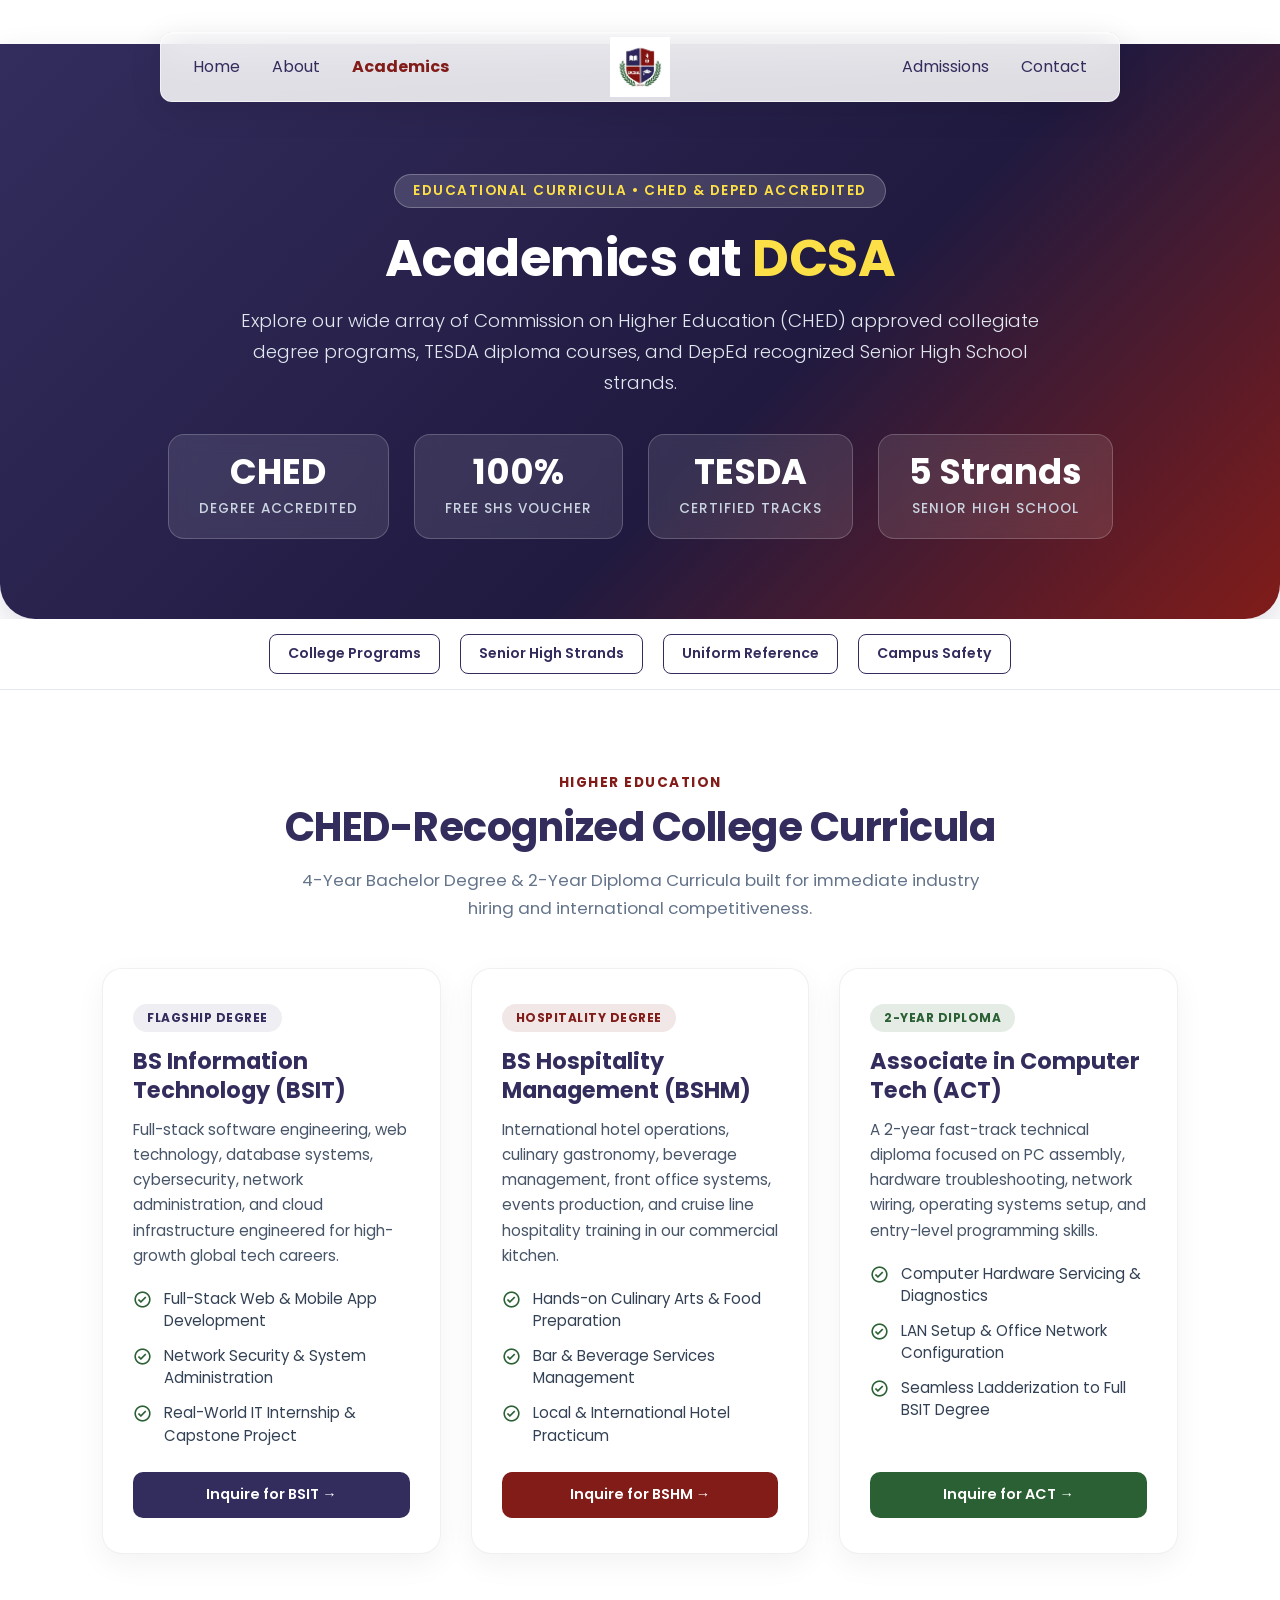
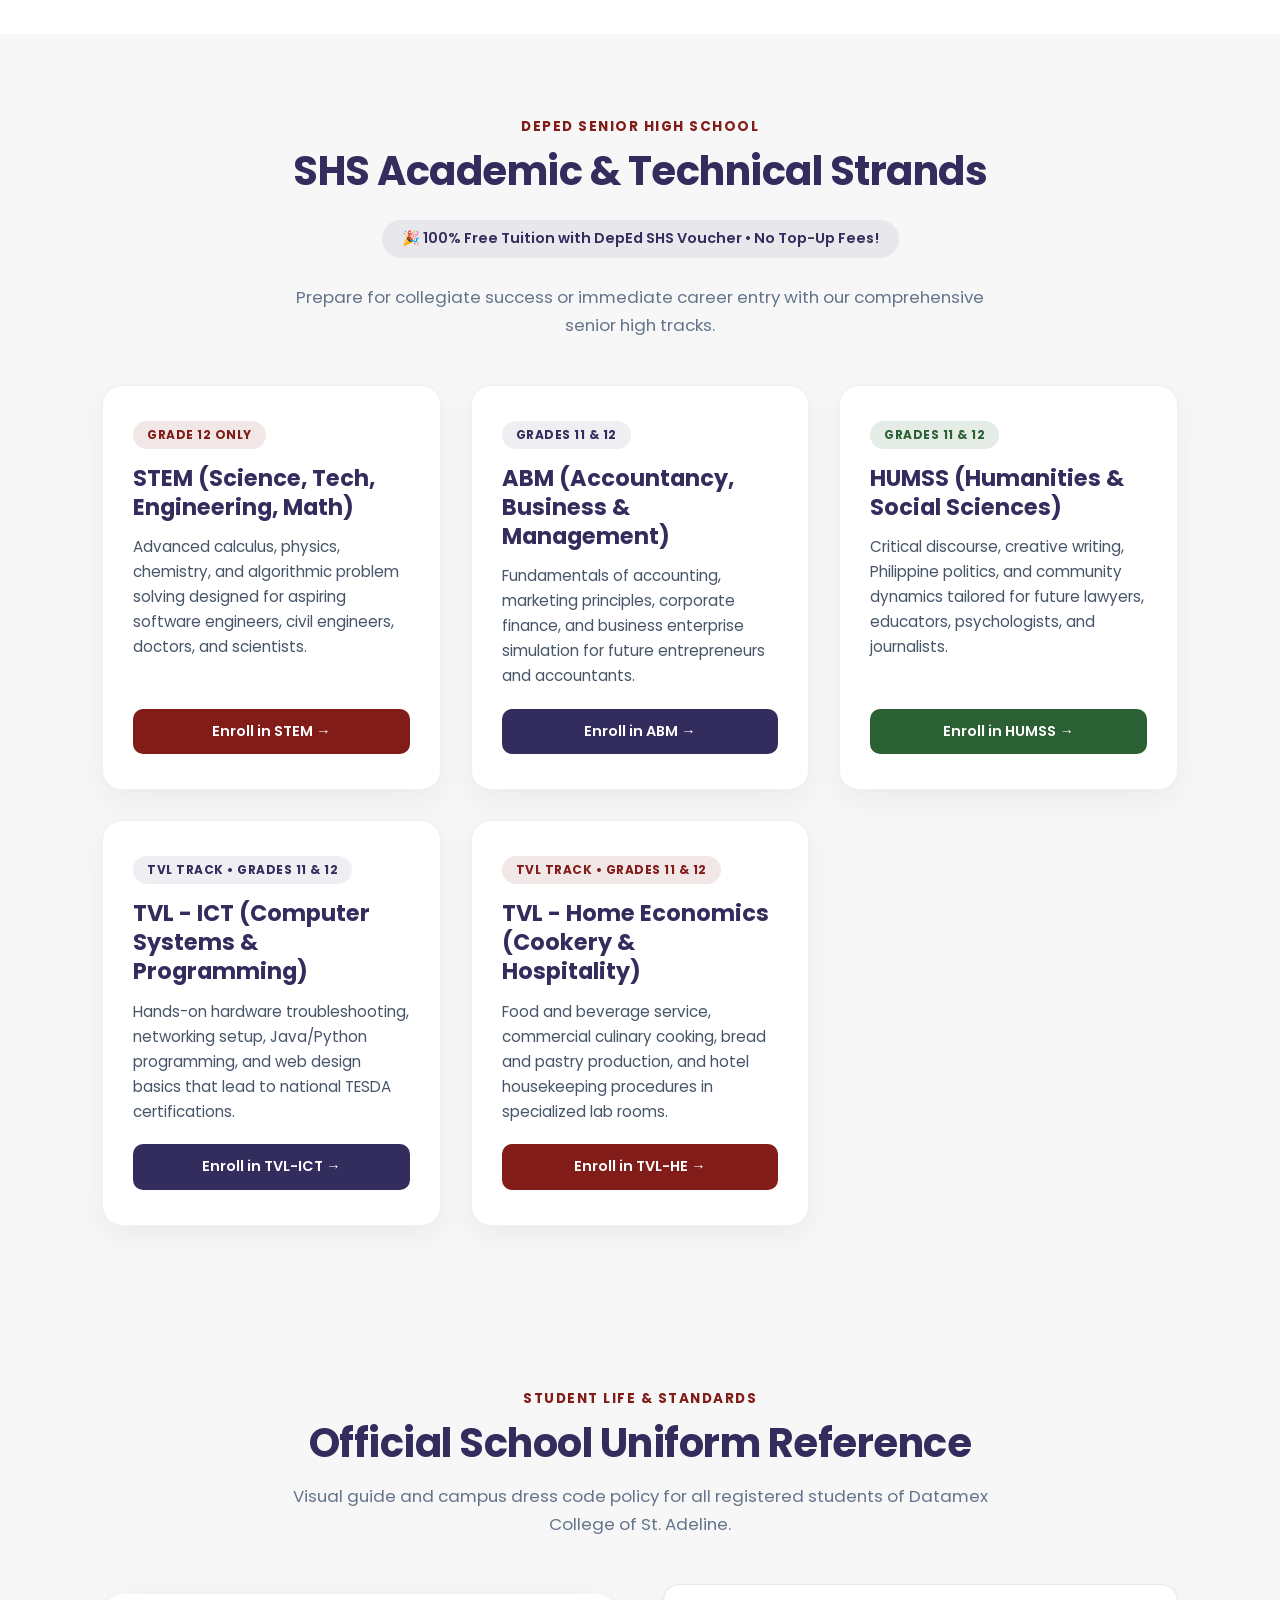
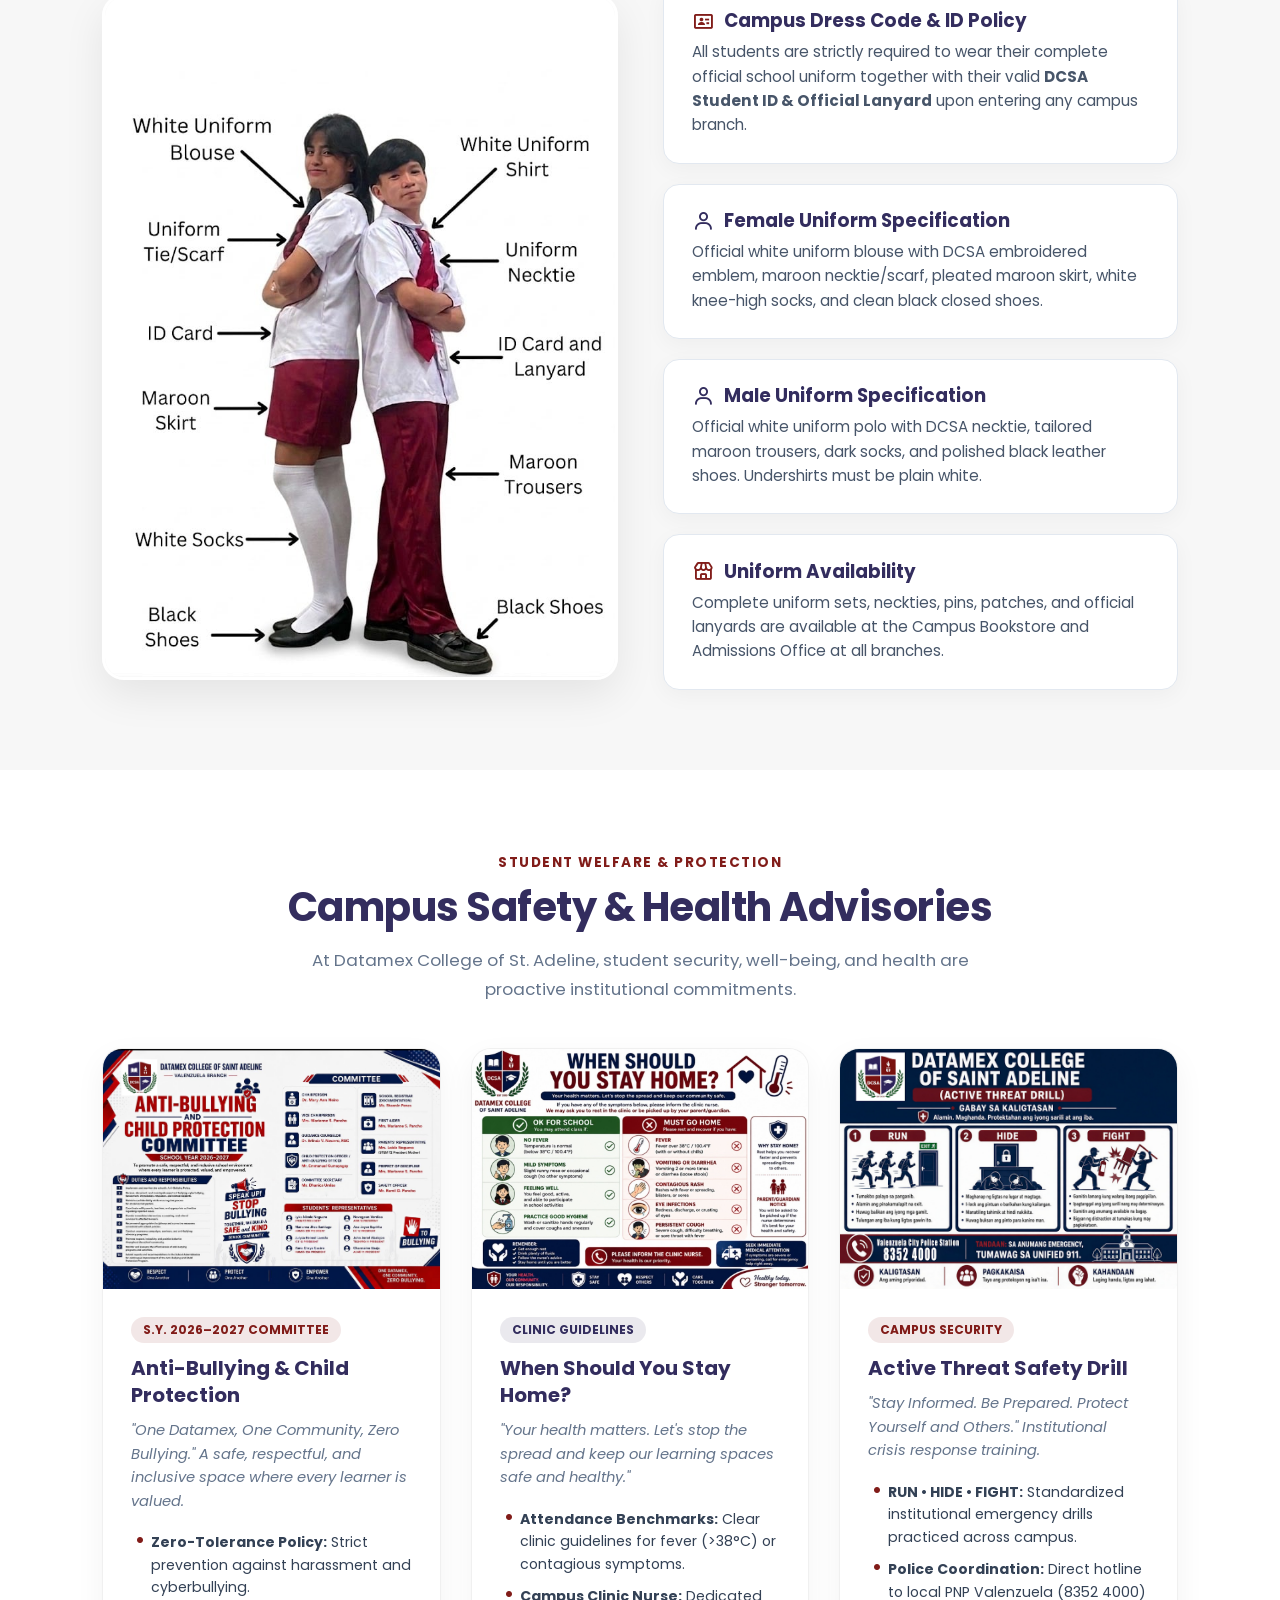
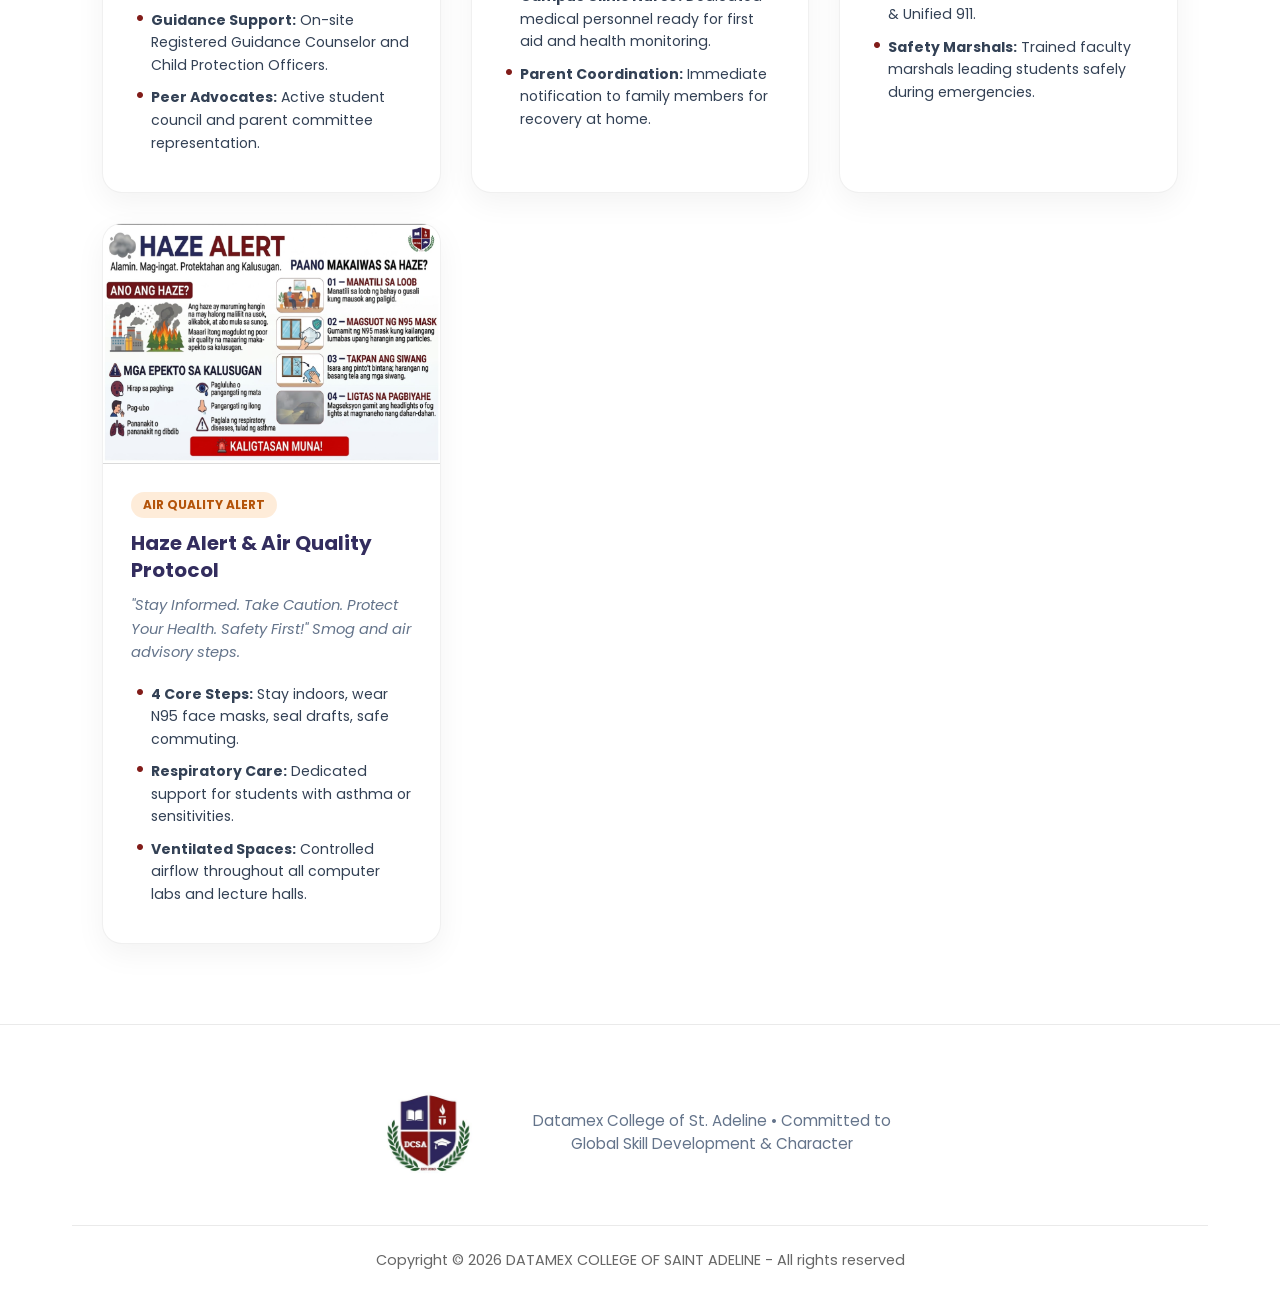
==== academics.html @ 02183060 "Upload school website files and assets" ====
<!DOCTYPE html>
<html lang="en">
<head>
    <meta charset="UTF-8">
    <meta name="viewport" content="width=device-width, initial-scale=1.0">
    <title>Academics & Programs | DATAMEX COLLEGE OF SAINT ADELINE</title>
    <link rel="stylesheet" href="https://fonts.googleapis.com/css2?family=Poppins:wght@300;400;500;600;700&display=swap">
    <link href="https://cdn.jsdelivr.net/npm/bootstrap@5.3.0/dist/css/bootstrap.min.css" rel="stylesheet">
    <link rel="shortcut icon" href="img/logo.PNG">
    <link rel="stylesheet" href="css/style.css">
    <link href='https://unpkg.com/boxicons@2.1.4/css/boxicons.min.css' rel='stylesheet'>
</head>
<body>
    <!-- Navigation Bar -->
    <nav class="navbar-custom" id="navbar">
        <div class="navbar-content">
            <div class="navbar-left d-none d-lg-flex">
                <ul class="navbar-links">
                    <li><a href="index.html">Home</a></li>
                    <li><a href="about.html">About</a></li>
                    <li><a href="academics.html" style="font-weight: 700; color: #811C19;">Academics</a></li>
                </ul>
            </div>
            <a class="navbar-brand" href="index.html">
                <img src="img/logo.PNG" alt="DATAMEX Logo">
            </a>
            <div class="navbar-right d-none d-lg-flex">
                <ul class="navbar-links">
                    <li><a href="admissions.html">Admissions</a></li>
                    <li><a href="contact.html">Contact</a></li>
                </ul>
            </div>
            <a href="#modalMenu" class="hamburger-btn d-lg-none" id="menuBtn" aria-label="Open Navigation Menu">
                <i class='bx bx-menu'></i>
            </a>
        </div>
    </nav>

    <!-- Modal Menu (Pure CSS :target) -->
    <div class="modal-menu" id="modalMenu">
        <a href="#" class="modal-overlay" id="modalOverlay" aria-label="Close Navigation Menu"></a>
        <div class="modal-menu-container">
            <div class="modal-header">
                <div class="modal-brand-wrap">
                    <img src="img/logo.PNG" alt="DATAMEX Logo">
                    <div class="modal-brand-text">
                        <span class="modal-brand-name">DATAMEX COLLEGE</span>
                        <span class="modal-brand-tag">Saint Adeline • DCSA</span>
                    </div>
                </div>
                <a href="#" class="close-btn" id="closeBtn" aria-label="Close Navigation Menu">✕</a>
            </div>
            <div class="modal-content">
                <ul class="modal-nav">
                    <li><a href="index.html"><i class='bx bx-home-alt'></i><span>Home</span></a></li>
                    <li><a href="about.html"><i class='bx bx-info-circle'></i><span>About DCSA</span></a></li>
                    <li><a href="academics.html" class="active"><i class='bx bx-book-open'></i><span>Academics</span></a></li>
                    <li><a href="admissions.html"><i class='bx bx-map-pin'></i><span>Admissions & Branches</span></a></li>
                    <li><a href="contact.html"><i class='bx bx-phone-call'></i><span>Contact Us</span></a></li>
                    <li><a href="index.html#campus-tour"><i class='bx bx-video'></i><span>Campus Video Tour</span></a></li>
                    <li><a href="index.html#events"><i class='bx bx-calendar-event'></i><span>Campus Events</span></a></li>
                    <li><a href="index.html#faq"><i class='bx bx-help-circle'></i><span>FAQ</span></a></li>
                </ul>
                <div class="modal-footer-cta">
                    <a href="admissions.html" class="modal-apply-btn">
                        <i class='bx bx-edit-alt'></i>
                        <span>Apply / Inquire Now</span>
                    </a>
                    <div class="modal-quick-info">
                        <span><i class='bx bx-phone'></i> (02) 8-DATAMEX</span>
                        <span><i class='bx bx-check-shield'></i> Accredited</span>
                    </div>
                </div>
            </div>
        </div>
    </div>

    <!-- Subpage Hero -->
    <header class="subpage-hero">
        <div class="subpage-hero-container">
            <span class="subpage-badge">Educational Curricula • CHED & DepEd Accredited</span>
            <h1 class="subpage-title">Academics at <span>DCSA</span></h1>
            <p class="subpage-subtitle">Explore our wide array of Commission on Higher Education (CHED) approved collegiate degree programs, TESDA diploma courses, and DepEd recognized Senior High School strands.</p>
            
            <div class="subpage-stats-row">
                <div class="subpage-stat-pill">
                    <span class="subpage-stat-num">CHED</span>
                    <span class="subpage-stat-lbl">Degree Accredited</span>
                </div>
                <div class="subpage-stat-pill">
                    <span class="subpage-stat-num">100%</span>
                    <span class="subpage-stat-lbl">Free SHS Voucher</span>
                </div>
                <div class="subpage-stat-pill">
                    <span class="subpage-stat-num">TESDA</span>
                    <span class="subpage-stat-lbl">Certified Tracks</span>
                </div>
                <div class="subpage-stat-pill">
                    <span class="subpage-stat-num">5 Strands</span>
                    <span class="subpage-stat-lbl">Senior High School</span>
                </div>
            </div>
        </div>
    </header>

    <!-- Quick Navigation Anchor Bar -->
    <div style="background: #ffffff; border-bottom: 1px solid #e2e8f0; padding: 15px 0; position: sticky; top: 80px; z-index: 90;">
        <div class="container text-center" style="max-width: 900px; display: flex; justify-content: center; gap: 20px; flex-wrap: wrap;">
            <a href="#college" class="branch-btn branch-btn-secondary" style="font-size: 0.88rem; padding: 8px 18px;">College Programs</a>
            <a href="#shs" class="branch-btn branch-btn-secondary" style="font-size: 0.88rem; padding: 8px 18px;">Senior High Strands</a>
            <a href="#uniform" class="branch-btn branch-btn-secondary" style="font-size: 0.88rem; padding: 8px 18px;">Uniform Reference</a>
            <a href="#safety" class="branch-btn branch-btn-secondary" style="font-size: 0.88rem; padding: 8px 18px;">Campus Safety</a>
        </div>
    </div>

    <!-- College Programs Section -->
    <section id="college" class="programs-section" style="background: #ffffff;">
        <div class="container" style="max-width: 1100px;">
            <div class="text-center">
                <span class="section-tag">Higher Education</span>
                <h2 class="section-main-title">CHED-Recognized College Curricula</h2>
                <p class="section-main-desc">4-Year Bachelor Degree & 2-Year Diploma Curricula built for immediate industry hiring and international competitiveness.</p>
            </div>

            <div class="programs-grid">
                <!-- BSIT -->
                <div class="program-card accent-blue">
                    <div>
                        <span class="program-badge">Flagship Degree</span>
                        <h3 class="program-title">BS Information Technology (BSIT)</h3>
                        <p class="program-desc">Full-stack software engineering, web technology, database systems, cybersecurity, network administration, and cloud infrastructure engineered for high-growth global tech careers.</p>
                        <ul class="req-list" style="margin-bottom: 25px;">
                            <li><i class='bx bx-check-circle'></i> Full-Stack Web & Mobile App Development</li>
                            <li><i class='bx bx-check-circle'></i> Network Security & System Administration</li>
                            <li><i class='bx bx-check-circle'></i> Real-World IT Internship & Capstone Project</li>
                        </ul>
                    </div>
                    <a href="admissions.html#branches" class="program-btn">Inquire for BSIT &rarr;</a>
                </div>

                <!-- BSHM -->
                <div class="program-card accent-red">
                    <div>
                        <span class="program-badge badge-red">Hospitality Degree</span>
                        <h3 class="program-title">BS Hospitality Management (BSHM)</h3>
                        <p class="program-desc">International hotel operations, culinary gastronomy, beverage management, front office systems, events production, and cruise line hospitality training in our commercial kitchen.</p>
                        <ul class="req-list" style="margin-bottom: 25px;">
                            <li><i class='bx bx-check-circle'></i> Hands-on Culinary Arts & Food Preparation</li>
                            <li><i class='bx bx-check-circle'></i> Bar & Beverage Services Management</li>
                            <li><i class='bx bx-check-circle'></i> Local & International Hotel Practicum</li>
                        </ul>
                    </div>
                    <a href="admissions.html#branches" class="program-btn" style="background: #811C19;">Inquire for BSHM &rarr;</a>
                </div>

                <!-- ACT -->
                <div class="program-card accent-green">
                    <div>
                        <span class="program-badge badge-green">2-Year Diploma</span>
                        <h3 class="program-title">Associate in Computer Tech (ACT)</h3>
                        <p class="program-desc">A 2-year fast-track technical diploma focused on PC assembly, hardware troubleshooting, network wiring, operating systems setup, and entry-level programming skills.</p>
                        <ul class="req-list" style="margin-bottom: 25px;">
                            <li><i class='bx bx-check-circle'></i> Computer Hardware Servicing & Diagnostics</li>
                            <li><i class='bx bx-check-circle'></i> LAN Setup & Office Network Configuration</li>
                            <li><i class='bx bx-check-circle'></i> Seamless Ladderization to Full BSIT Degree</li>
                        </ul>
                    </div>
                    <a href="admissions.html#branches" class="program-btn" style="background: #2A6033;">Inquire for ACT &rarr;</a>
                </div>
            </div>
        </div>
    </section>

    <!-- Senior High School Strands -->
    <section id="shs" class="programs-section" style="background: #F7F7F7;">
        <div class="container" style="max-width: 1100px;">
            <div class="text-center">
                <span class="section-tag">DepEd Senior High School</span>
                <h2 class="section-main-title">SHS Academic & Technical Strands</h2>
                <div style="display: inline-block; background: rgba(51, 45, 94, 0.08); color: #332D5E; padding: 8px 20px; border-radius: 50px; font-weight: 600; font-size: 0.9rem; margin: 10px 0 25px;">
                    🎉 100% Free Tuition with DepEd SHS Voucher • No Top-Up Fees!
                </div>
                <p class="section-main-desc">Prepare for collegiate success or immediate career entry with our comprehensive senior high tracks.</p>
            </div>

            <div class="programs-grid">
                <!-- STEM -->
                <div class="program-card accent-red">
                    <div>
                        <span class="program-badge badge-red">Grade 12 Only</span>
                        <h3 class="program-title">STEM (Science, Tech, Engineering, Math)</h3>
                        <p class="program-desc">Advanced calculus, physics, chemistry, and algorithmic problem solving designed for aspiring software engineers, civil engineers, doctors, and scientists.</p>
                    </div>
                    <a href="admissions.html#branches" class="program-btn" style="background: #811C19;">Enroll in STEM &rarr;</a>
                </div>

                <!-- ABM -->
                <div class="program-card accent-blue">
                    <div>
                        <span class="program-badge">Grades 11 & 12</span>
                        <h3 class="program-title">ABM (Accountancy, Business & Management)</h3>
                        <p class="program-desc">Fundamentals of accounting, marketing principles, corporate finance, and business enterprise simulation for future entrepreneurs and accountants.</p>
                    </div>
                    <a href="admissions.html#branches" class="program-btn">Enroll in ABM &rarr;</a>
                </div>

                <!-- HUMSS -->
                <div class="program-card accent-green">
                    <div>
                        <span class="program-badge badge-green">Grades 11 & 12</span>
                        <h3 class="program-title">HUMSS (Humanities & Social Sciences)</h3>
                        <p class="program-desc">Critical discourse, creative writing, Philippine politics, and community dynamics tailored for future lawyers, educators, psychologists, and journalists.</p>
                    </div>
                    <a href="admissions.html#branches" class="program-btn" style="background: #2A6033;">Enroll in HUMSS &rarr;</a>
                </div>

                <!-- TVL - ICT -->
                <div class="program-card accent-blue">
                    <div>
                        <span class="program-badge">TVL Track • Grades 11 & 12</span>
                        <h3 class="program-title">TVL - ICT (Computer Systems & Programming)</h3>
                        <p class="program-desc">Hands-on hardware troubleshooting, networking setup, Java/Python programming, and web design basics that lead to national TESDA certifications.</p>
                    </div>
                    <a href="admissions.html#branches" class="program-btn">Enroll in TVL-ICT &rarr;</a>
                </div>

                <!-- TVL - Home Economics -->
                <div class="program-card accent-red">
                    <div>
                        <span class="program-badge badge-red">TVL Track • Grades 11 & 12</span>
                        <h3 class="program-title">TVL - Home Economics (Cookery & Hospitality)</h3>
                        <p class="program-desc">Food and beverage service, commercial culinary cooking, bread and pastry production, and hotel housekeeping procedures in specialized lab rooms.</p>
                    </div>
                    <a href="admissions.html#branches" class="program-btn" style="background: #811C19;">Enroll in TVL-HE &rarr;</a>
                </div>
            </div>
        </div>
    </section>

    <!-- Uniform Reference -->
    <section class="uniform-section" id="uniform">
        <div class="container" style="max-width: 1100px;">
            <div class="text-center">
                <span class="section-tag">Student Life & Standards</span>
                <h2 class="section-main-title">Official School Uniform Reference</h2>
                <p class="section-main-desc">Visual guide and campus dress code policy for all registered students of Datamex College of St. Adeline.</p>
            </div>

            <div class="uniform-grid">
                <div class="uniform-photo-box">
                    <img src="img/6b670adb-aa3b-4b97-b667-b92e14508b4e.jpg" alt="Official DCSA Student Uniform Reference Guide">
                </div>

                <div class="uniform-policy-cards">
                    <div class="uniform-policy-card">
                        <h4 class="uniform-policy-title"><i class='bx bx-id-card' style="color: #811C19; font-size: 1.4rem;"></i> Campus Dress Code & ID Policy</h4>
                        <p class="uniform-policy-desc">All students are strictly required to wear their complete official school uniform together with their valid <strong>DCSA Student ID & Official Lanyard</strong> upon entering any campus branch.</p>
                    </div>

                    <div class="uniform-policy-card navy-border">
                        <h4 class="uniform-policy-title"><i class='bx bx-user' style="color: #332D5E; font-size: 1.4rem;"></i> Female Uniform Specification</h4>
                        <p class="uniform-policy-desc">Official white uniform blouse with DCSA embroidered emblem, maroon necktie/scarf, pleated maroon skirt, white knee-high socks, and clean black closed shoes.</p>
                    </div>

                    <div class="uniform-policy-card navy-border">
                        <h4 class="uniform-policy-title"><i class='bx bx-user' style="color: #332D5E; font-size: 1.4rem;"></i> Male Uniform Specification</h4>
                        <p class="uniform-policy-desc">Official white uniform polo with DCSA necktie, tailored maroon trousers, dark socks, and polished black leather shoes. Undershirts must be plain white.</p>
                    </div>

                    <div class="uniform-policy-card">
                        <h4 class="uniform-policy-title"><i class='bx bx-store' style="color: #811C19; font-size: 1.4rem;"></i> Uniform Availability</h4>
                        <p class="uniform-policy-desc">Complete uniform sets, neckties, pins, patches, and official lanyards are available at the Campus Bookstore and Admissions Office at all branches.</p>
                    </div>
                </div>
            </div>
        </div>
    </section>

    <!-- Campus Safety & Health Advisories -->
    <section class="safety-section" id="safety" style="background: #ffffff;">
        <div class="container" style="max-width: 1100px;">
            <div class="text-center">
                <span class="section-tag">Student Welfare & Protection</span>
                <h2 class="section-main-title">Campus Safety & Health Advisories</h2>
                <p class="section-main-desc">At Datamex College of St. Adeline, student security, well-being, and health are proactive institutional commitments.</p>
            </div>

            <div class="safety-grid">
                <!-- Anti-Bullying Card -->
                <div class="safety-card">
                    <div class="safety-img-box">
                        <img src="img/anti-bullying.png" alt="Anti-Bullying & Child Protection Committee">
                    </div>
                    <div class="safety-card-body">
                        <span class="safety-badge">S.Y. 2026–2027 Committee</span>
                        <h4 class="safety-title">Anti-Bullying & Child Protection</h4>
                        <p class="safety-desc">"One Datamex, One Community, Zero Bullying." A safe, respectful, and inclusive space where every learner is valued.</p>
                        <ul class="safety-list">
                            <li><strong>Zero-Tolerance Policy:</strong> Strict prevention against harassment and cyberbullying.</li>
                            <li><strong>Guidance Support:</strong> On-site Registered Guidance Counselor and Child Protection Officers.</li>
                            <li><strong>Peer Advocates:</strong> Active student council and parent committee representation.</li>
                        </ul>
                    </div>
                </div>

                <!-- Health & Stay Home Protocol -->
                <div class="safety-card">
                    <div class="safety-img-box">
                        <img src="img/stay-home-policy.jpg" alt="When Should You Stay Home - Health Protocol">
                    </div>
                    <div class="safety-card-body">
                        <span class="safety-badge navy-badge">Clinic Guidelines</span>
                        <h4 class="safety-title">When Should You Stay Home?</h4>
                        <p class="safety-desc">"Your health matters. Let's stop the spread and keep our learning spaces safe and healthy."</p>
                        <ul class="safety-list">
                            <li><strong>Attendance Benchmarks:</strong> Clear clinic guidelines for fever (&gt;38°C) or contagious symptoms.</li>
                            <li><strong>Campus Clinic Nurse:</strong> Dedicated medical personnel ready for first aid and health monitoring.</li>
                            <li><strong>Parent Coordination:</strong> Immediate notification to family members for recovery at home.</li>
                        </ul>
                    </div>
                </div>

                <!-- Active Threat Drill -->
                <div class="safety-card">
                    <div class="safety-img-box">
                        <img src="img/active-threat-drill.png" alt="Active Threat Drill Safety Guidelines">
                    </div>
                    <div class="safety-card-body">
                        <span class="safety-badge">Campus Security</span>
                        <h4 class="safety-title">Active Threat Safety Drill</h4>
                        <p class="safety-desc">"Stay Informed. Be Prepared. Protect Yourself and Others." Institutional crisis response training.</p>
                        <ul class="safety-list">
                            <li><strong>RUN • HIDE • FIGHT:</strong> Standardized institutional emergency drills practiced across campus.</li>
                            <li><strong>Police Coordination:</strong> Direct hotline to local PNP Valenzuela (8352 4000) & Unified 911.</li>
                            <li><strong>Safety Marshals:</strong> Trained faculty marshals leading students safely during emergencies.</li>
                        </ul>
                    </div>
                </div>

                <!-- Haze Alert -->
                <div class="safety-card">
                    <div class="safety-img-box">
                        <img src="img/haze-alert.png" alt="Haze Alert Health Advisory">
                    </div>
                    <div class="safety-card-body">
                        <span class="safety-badge gold-badge">Air Quality Alert</span>
                        <h4 class="safety-title">Haze Alert & Air Quality Protocol</h4>
                        <p class="safety-desc">"Stay Informed. Take Caution. Protect Your Health. Safety First!" Smog and air advisory steps.</p>
                        <ul class="safety-list">
                            <li><strong>4 Core Steps:</strong> Stay indoors, wear N95 face masks, seal drafts, safe commuting.</li>
                            <li><strong>Respiratory Care:</strong> Dedicated support for students with asthma or sensitivities.</li>
                            <li><strong>Ventilated Spaces:</strong> Controlled airflow throughout all computer labs and lecture halls.</li>
                        </ul>
                    </div>
                </div>
            </div>
        </div>
    </section>

    <!-- Footer -->
    <footer>
        <div class="footer-container">
            <div class="footer-brand-section">
                <div class="brand-content">
                    <img src="img/logo.PNG" alt="DATAMEX Logo" class="brand-logo">
                    <p style="color: #64748b; font-size: 0.95rem; margin-top: 15px; max-width: 400px; text-align: center;">Datamex College of St. Adeline • Committed to Global Skill Development & Character</p>
                </div>
            </div>
            
            <div class="footer-copyright">
                <p>Copyright © 2026 DATAMEX COLLEGE OF SAINT ADELINE - All rights reserved</p>
            </div>
        </div>
    </footer>
</body>
</html>
---- css/style.css ----
/* ==========================================================================
   DCSA Official Color Palette
   - Navy Purple:     #332D5E (RGB 51, 45, 94)
   - Dark Red:        #811C19 (RGB 129, 28, 25)
   - Laurel Green:    #2A6033 (RGB 42, 96, 51)
   - White:           #FFFFFF (RGB 255, 255, 255)
   - Light Background:#F7F7F7 (RGB 247, 247, 247)
   ========================================================================== */
:root {
    --dcsa-navy: #332D5E;
    --dcsa-red: #811C19;
    --dcsa-green: #2A6033;
    --dcsa-white: #FFFFFF;
    --dcsa-light-bg: #F7F7F7;
}

* {
    margin: 0;
    padding: 0;
    box-sizing: border-box;
    scroll-behavior: smooth;
}

html {
    scroll-behavior: smooth;
    scroll-padding-top: 80px;
}



@media (prefers-reduced-motion: no-preference) {
    html {
        scroll-behavior: smooth;
    }
}


@media (prefers-reduced-motion: reduce) {
    html {
        scroll-behavior: auto;
    }
}


:target {
    scroll-margin-top: 80px;
}


#home,
#about,
#vision,
#mission,
#contact {
    scroll-margin-top: 80px;
}

body {
    margin: 0;
    padding: 0;
    font-family: "Poppins", sans-serif;
    background: white;
    min-height: 100vh;
    scroll-behavior: smooth;
}


.navbar-custom {
    background-color: rgba(255, 255, 255, 0.85);
    backdrop-filter: blur(20px);
    -webkit-backdrop-filter: blur(20px);
    box-shadow:
        0 8px 32px rgba(0, 0, 0, 0.1),
        inset 0 1px 0 rgba(255, 255, 255, 0.4);
    border: 1px solid rgba(255, 255, 255, 0.6);
    padding: 0 2rem;
    border-radius: 12px;
    max-width: 960px;
    margin: 2rem auto;
    position: sticky;
    top: 1.2rem;
    height: 70px;
    display: flex;
    align-items: center;
    z-index: 100;
}

@media (max-width: 768px) {
    .navbar-custom {
        padding: 0 1rem;
        margin: 1rem;
        max-width: calc(100% - 2rem);
    }
}

.navbar-custom .navbar-links a {
    color: #332D5E;
}

.navbar-custom .hamburger-btn {
    border-color: #332D5E;
    color: #332D5E;
}

.navbar-custom .hamburger-btn:hover {
    background-color: #332D5E;
    color: white;
}

.navbar-content {
    display: flex;
    align-items: center;
    justify-content: space-between;
    position: relative;
    width: 100%;
}

.navbar-left {
    display: flex;
    align-items: center;
    gap: 1.5rem;
}

.navbar-right {
    display: flex;
    align-items: center;
    gap: 1.5rem;
}

.navbar-brand {
    position: absolute;
    left: 50%;
    transform: translateX(-50%);
    display: flex;
    align-items: center;
    justify-content: center;
    height: 40px;
}

.navbar-brand img,
.modal-logo img {
    height: 60px;
    width: auto;
    object-fit: contain;
    transition: filter 0.3s ease;
}

.navbar-links {
    display: flex;
    gap: 2rem;
    margin: 0;
    padding: 0;
    list-style: none;
}

.navbar-links a {
    color: #332D5E;
    text-decoration: none;
    font-size: 1rem;
    font-weight: 400;
    transition: opacity 0.3s;
}

.navbar-links a:hover {
    opacity: 0.6;
}

.hamburger-btn {
    position: absolute;
    right: 0;
    background: #ffffff;
    border: 1.5px solid rgba(129, 28, 25, 0.25);
    font-size: 1.4rem;
    color: #811C19;
    cursor: pointer;
    padding: 0;
    border-radius: 10px;
    width: 44px;
    height: 44px;
    display: none;
    align-items: center;
    justify-content: center;
    text-decoration: none;
    user-select: none;
    transition: all 0.25s ease;
    box-shadow: 0 2px 8px rgba(0, 0, 0, 0.06);
}

.hamburger-btn:hover,
.hamburger-btn:active {
    background-color: #811C19;
    border-color: #811C19;
    color: #FFFFFF;
    transform: scale(1.04);
}

@media (max-width: 991.98px) {
    .hamburger-btn {
        display: flex;
    }
}


.modal-menu {
    position: fixed;
    top: 0;
    left: 0;
    width: 100%;
    height: 100%;
    z-index: 99999;
    visibility: hidden;
    opacity: 0;
    pointer-events: none;
    display: flex;
    align-items: flex-start;
    justify-content: center;
    padding: 20px 12px;
    box-sizing: border-box;
    overflow-y: auto;
    -webkit-overflow-scrolling: touch;
    transition: opacity 0.25s ease, visibility 0.25s ease;
}

/* Pure CSS :target trigger */
.modal-menu:target {
    visibility: visible;
    opacity: 1;
    pointer-events: auto;
}

/* Semi-transparent Backdrop Overlay behind modal */
.modal-overlay {
    position: fixed;
    top: 0;
    left: 0;
    width: 100%;
    height: 100%;
    background-color: rgba(15, 23, 42, 0.65);
    backdrop-filter: blur(8px);
    -webkit-backdrop-filter: blur(8px);
    z-index: 1;
    display: block;
    cursor: pointer;
    text-decoration: none;
}

/* Modal Menu Main Card Container */
.modal-menu-container {
    position: relative;
    z-index: 10;
    width: 100%;
    max-width: 460px;
    background: #ffffff;
    border-radius: 20px;
    box-shadow: 0 25px 60px -15px rgba(0, 0, 0, 0.4), 0 0 0 1px rgba(0, 0, 0, 0.06);
    overflow: hidden;
    display: flex;
    flex-direction: column;
    margin: auto;
    max-height: calc(100vh - 32px);
    transform: translateY(-20px) scale(0.97);
    transition: transform 0.3s cubic-bezier(0.16, 1, 0.3, 1);
}

.modal-menu:target .modal-menu-container {
    transform: translateY(0) scale(1);
}

/* Header inside modal */
.modal-header {
    display: flex;
    align-items: center;
    justify-content: space-between;
    padding: 16px 20px;
    background: #ffffff;
    border-bottom: 1px solid #f1f5f9;
    position: sticky;
    top: 0;
    z-index: 5;
    margin: 0;
    height: auto;
    max-width: 100%;
    border-radius: 0;
}

.modal-brand-wrap {
    display: flex;
    align-items: center;
    gap: 12px;
    text-decoration: none;
}

.modal-brand-wrap img {
    height: 42px;
    width: auto;
    object-fit: contain;
}

.modal-brand-text {
    display: flex;
    flex-direction: column;
    text-align: left;
}

.modal-brand-name {
    font-size: 0.95rem;
    font-weight: 700;
    color: #811C19;
    letter-spacing: 0.3px;
    line-height: 1.2;
}

.modal-brand-tag {
    font-size: 0.72rem;
    color: #64748b;
    font-weight: 500;
}

.modal-logo {
    position: static;
    transform: none;
    display: flex;
    align-items: center;
    justify-content: flex-start;
    height: auto;
}

.modal-logo img {
    height: 42px;
    width: auto;
    object-fit: contain;
}

/* Close Button [✕] */
.close-btn {
    position: static;
    width: 38px;
    height: 38px;
    background: #f1f5f9;
    border: 1px solid #e2e8f0;
    color: #334155;
    font-size: 1.15rem;
    border-radius: 50%;
    cursor: pointer;
    display: flex;
    align-items: center;
    justify-content: center;
    text-decoration: none;
    user-select: none;
    transition: all 0.25s ease;
    flex-shrink: 0;
}

.close-btn:hover,
.close-btn:active {
    background-color: #811C19;
    border-color: #811C19;
    color: #ffffff;
    transform: rotate(90deg);
}

/* Content Area inside modal */
.modal-content {
    text-align: left;
    padding: 16px 18px 20px 18px;
    background-color: #ffffff;
    border-radius: 0;
    transform: none;
    opacity: 1;
    max-width: 100%;
    margin: 0;
    overflow-y: auto;
    -webkit-overflow-scrolling: touch;
    flex: 1 1 auto;
}

/* Navigation List */
.modal-nav {
    list-style: none;
    padding: 0;
    margin: 0 0 16px 0;
    display: flex;
    flex-direction: column;
    gap: 6px;
}

.modal-nav li {
    margin: 0;
    transform: none;
    opacity: 1;
}

.modal-nav a {
    display: flex;
    align-items: center;
    gap: 14px;
    padding: 12px 16px;
    border-radius: 12px;
    color: #1e293b;
    text-decoration: none;
    font-size: 1.05rem;
    font-weight: 500;
    transition: all 0.2s ease;
    background: transparent;
    -webkit-tap-highlight-color: transparent;
}

.modal-nav a i {
    font-size: 1.3rem;
    color: #64748b;
    width: 24px;
    display: flex;
    align-items: center;
    justify-content: center;
    transition: color 0.2s ease, transform 0.2s ease;
    flex-shrink: 0;
}

.modal-nav a:hover,
.modal-nav a:active {
    background: #f8fafc;
    color: #811C19;
    font-weight: 600;
    transform: translateX(4px);
}

.modal-nav a:hover i,
.modal-nav a:active i {
    color: #811C19;
    transform: scale(1.15);
}

/* Active Page Highlight */
.modal-nav a.active {
    background: #FEF2F2;
    color: #811C19;
    font-weight: 700;
    border: 1px solid rgba(129, 28, 25, 0.15);
}

.modal-nav a.active i {
    color: #811C19;
}

/* Quick Action CTA inside modal */
.modal-footer-cta {
    margin-top: 14px;
    padding-top: 14px;
    border-top: 1px solid #f1f5f9;
    display: flex;
    flex-direction: column;
    gap: 12px;
}

.modal-apply-btn {
    display: flex;
    align-items: center;
    justify-content: center;
    gap: 8px;
    background: #811C19;
    color: #ffffff !important;
    text-decoration: none;
    padding: 13px 20px;
    border-radius: 12px;
    font-size: 1rem;
    font-weight: 600;
    box-shadow: 0 4px 14px rgba(129, 28, 25, 0.3);
    transition: all 0.25s ease;
    -webkit-tap-highlight-color: transparent;
}

.modal-apply-btn:hover,
.modal-apply-btn:active {
    background: #631513;
    transform: translateY(-2px);
    box-shadow: 0 6px 18px rgba(129, 28, 25, 0.4);
    color: #ffffff !important;
}

.modal-quick-info {
    display: flex;
    align-items: center;
    justify-content: space-between;
    font-size: 0.78rem;
    color: #64748b;
    padding: 0 4px;
}

.modal-quick-info span {
    display: flex;
    align-items: center;
    gap: 5px;
}


.hero-section {
    position: relative;
    min-height: 100vh;
    display: flex;
    align-items: center;
    justify-content: center;
    background-image: url('../img/school.jpg');
    background-size: cover;
    background-position: center;
    background-repeat: no-repeat;
    margin-top: -135px;
    padding-top: 110px;
}

@media (max-width: 768px) {
    .hero-section {
        margin-top: -90px;
        padding-top: 90px;
    }
}

.hero-overlay {
    position: absolute;
    top: 0;
    left: 0;
    width: 100%;
    height: 100%;
    z-index: 1;
    background: rgba(255, 255, 255, 0.4);
}

.hero-content {
    position: relative;
    z-index: 2;
    color: #811C19;
}

.hero-title {
    font-size: 4.5rem;
    font-weight: 300;

}

@media (max-width: 768px) {
    .hero-title {
        font-size: clamp(1.85rem, 6vw, 2.5rem);
        line-height: 1.25;
    }
}

.hero-subtitle {
    font-size: 1.5rem;
    font-weight: 400;
}

@media (max-width: 768px) {
    .hero-subtitle {
        font-size: clamp(0.95rem, 3.5vw, 1.2rem);
    }
}




.btn-hero-primary {
    background-color: transparent;
    color: #811C19;
    padding: 1rem 1.5rem;
    font-size: 1.1rem;
    font-weight: 500;
    border: 2px solid #811C19;
    border-radius: 50px;
    transition: all 0.3s ease;
    text-decoration: none;
    display: inline-flex;
    align-items: center;
    justify-content: center;
    gap: 8px;
    position: relative;
    overflow: hidden;
    min-width: 180px;
}

.btn-hero-primary .btn-arrow {
    display: inline-block;
    opacity: 0;
    transform: translateX(-10px);
    transition: all 0.3s ease;
    font-size: 1.3rem;
    color: #000000;
    position: absolute;
    right: 0.9rem;
}

.btn-hero-primary:hover {
    background-color: transparent;
    color: #811C19;
    border: 2px solid #811C19;
}

.btn-hero-primary:hover .btn-arrow {
    opacity: 1;
    transform: translateX(0);
    color: #811C19;
}

.btn-hero-secondary {
    background-color: transparent;
    color: white;
    padding: 1rem 2.5rem;
    font-size: 1.1rem;
    font-weight: 500;
    border: 2px solid #811C19;
    border-radius: 50px;
    transition: all 0.3s ease;
    text-decoration: none;
    display: inline-block;
}

.btn-hero-secondary:hover {
    background-color: transparent;
    color: #811C19;
    ;
    transform: translateY(-3px);
    border: 2px solid #811C19;
}

@keyframes fadeInUp {
    from {
        opacity: 0;
        transform: translateY(30px);
    }

    to {
        opacity: 1;
        transform: translateY(0);
    }
}

.hero-bottom-logo {
    position: absolute;
    bottom: 5%;
    right: 2%;
    z-index: 1;
    width: 28vw;
    max-width: 400px;
    min-width: 200px;
    height: auto;
    opacity: 0.85;
    pointer-events: none;
}

@media (max-width: 1024px) {
    .hero-bottom-logo {
        width: 25vw;
        max-width: 300px;
        min-width: 150px;
        bottom: 4%;
    }
}

@media (max-width: 768px) {
    .hero-bottom-logo {
        width: 28vw;
        max-width: 200px;
        min-width: 100px;
        bottom: 3%;
        right: 3%;
        opacity: 0.25;
        pointer-events: none;
    }
}

@media (max-width: 480px) {
    .hero-bottom-logo {
        width: 32vw;
        max-width: 140px;
        min-width: 90px;
        bottom: 2%;
        right: 2%;
        opacity: 0.2;
        pointer-events: none;
    }
}



.horizontal-scroll-wrapper {
    position: relative;
    width: 100%;
    height: auto;
}

.horizontal-scroll-container {
    position: relative;
    top: 0;
    height: auto;
    overflow: visible;
    width: 100%;
}

.horizontal-scroll-content {
    display: flex;
    flex-direction: column;
    height: auto;
    width: 100%;
    will-change: auto;
    transform: none !important;
}


.about-section,
.vision-section,
.mission-section {
    width: 100%;
    min-height: auto;
    flex-shrink: 0;
    display: flex;
    align-items: center;
    justify-content: center;
    background: white;
    overflow: visible;
    padding: 70px 20px;
}

.about-section {
    background: white;
}

.about-content {
    max-width: 900px;
    padding: 2rem;
    width: 100%;
    display: flex;
    flex-direction: column;
    align-items: center;
    justify-content: center;
    text-align: center;
    min-height: auto;
}

.about-title {
    font-size: 3.5rem;
    font-weight: 300;
    color: #332D5E;
    margin-bottom: 2rem;
}

.about-text {
    font-size: 1.8rem;
    line-height: 2.2;
    max-width: 800px;
    margin: 0 auto;
    color: #332D5E;
}

.text-word {
    display: inline;
    color: inherit;
}


.vision-section {
    background: white;
    display: flex;
    align-items: center;
    justify-content: center;
}

.vision-content {
    width: 100%;
    max-width: 1400px;
    display: flex;
    align-items: center;
    justify-content: center;
    gap: 4rem;
    padding: 2rem;
    margin: 0 auto;
    min-height: auto;
}

.vision-image {
    flex: 0 0 45%;
    display: flex;
    align-items: center;
    justify-content: center;
}

.vision-image img {
    width: 100%;
    height: auto;
    max-height: 45vh;
    object-fit: contain;
    border-radius: 12px;
}

.vision-text {
    flex: 1;
}

.vision-text h3 {
    font-size: 3.5rem;
    font-weight: 300;
    color: #332D5E;
    margin-bottom: 2.5rem;
}

.vision-text p {
    font-size: 1.6rem;
    line-height: 1.8;
    color: #332D5E;
}


.mission-section {
    background: white;
    display: flex;
    align-items: center;
    justify-content: center;
}

.mission-content {
    width: 100%;
    max-width: 1400px;
    display: flex;
    align-items: center;
    justify-content: center;
    gap: 4rem;
    padding: 2rem;
    margin: 0 auto;
    min-height: auto;
}

.mission-image {
    flex: 0 0 45%;
    display: flex;
    align-items: center;
    justify-content: center;
}

.mission-image img {
    width: 100%;
    height: auto;
    max-height: 45vh;
    object-fit: contain;
    border-radius: 12px;
}

.mission-text {
    flex: 1;
}

.mission-text h3 {
    font-size: 3.5rem;
    font-weight: 300;
    color: #332D5E;
    margin-bottom: 2.5rem;
}

.mission-text p {
    font-size: 1.6rem;
    line-height: 1.8;
    color: #332D5E;
}


@media (max-width: 1024px) {

    .vision-content,
    .mission-content {
        gap: 3rem;
        padding: 2rem;
    }

    .vision-text h3,
    .mission-text h3 {
        font-size: 3rem;
    }

    .vision-text p,
    .mission-text p {
        font-size: 1.4rem;
    }

    .about-title {
        font-size: 3rem;
    }

    .about-text {
        font-size: 1.6rem;
    }
}


@media (max-width: 768px) {

    .vision-content,
    .mission-content {
        flex-direction: column;
        gap: 2rem;
        padding: 1.5rem;
        text-align: center;
        min-height: 100vh;
        display: flex;
        justify-content: center;
        align-items: center;
        width: 100%;
        max-width: 95%;
        margin: 0 auto;
    }

    .vision-image,
    .mission-image {
        width: 100%;
        max-width: 400px;
        flex: none;
        display: flex;
        justify-content: center;
        align-items: center;
        padding: 0.5rem 0;
    }

    .vision-image img,
    .mission-image img {
        max-height: 40vh;
        width: auto;
        max-width: 100%;
        display: block;
    }

    .vision-text,
    .mission-text {
        text-align: center;
        display: flex;
        flex-direction: column;
        align-items: center;
        justify-content: center;
        width: 100%;
        flex: none;
        padding: 1rem 0;
    }

    .vision-text h3,
    .mission-text h3 {
        font-size: 2.2rem;
        text-align: center;
        margin-bottom: 1.5rem;
        width: 100%;
        padding: 0 1rem;
    }

    .vision-text p,
    .mission-text p {
        font-size: 1.4rem;
        text-align: center;
        width: 100%;
        line-height: 1.9;
        padding: 0 1rem;
        max-width: 600px;
        margin: 0 auto;
    }

    .about-content {
        padding: 0 1.5rem;
        min-height: 100vh;
        display: flex;
        flex-direction: column;
        justify-content: center;
        align-items: center;
    }

    .about-title {
        font-size: 2.5rem;
        margin-bottom: 2rem;
        padding: 0 1rem;
    }

    .about-text {
        font-size: 1.7rem;
        line-height: 1.9;
        padding: 0 1rem;
    }


    .about-section,
    .vision-section,
    .mission-section {
        align-items: center;
        justify-content: center;
        padding: 0 !important;
        margin: 0 !important;
    }
}


@media (max-width: 480px) {

    .vision-content,
    .mission-content {
        margin-top: 50px;
        padding: 1rem;
        gap: 1.5rem;
        width: 100%;
        max-width: 100%;
    }

    .vision-text h3,
    .mission-text h3 {
        font-size: 2rem;
        margin-bottom: 1rem;
        padding: 0 0.5rem;

    }

    .vision-text p,
    .mission-text p {
        font-size: 1.4rem;
        line-height: 1.9;
        padding: 0 0.5rem;
    }

    .vision-image img,
    .mission-image img {
        max-height: 35vh;
    }

    .about-title {
        font-size: 2.2rem;
        padding: 0 0.5rem;
    }

    .about-text {
        font-size: 1.5rem;
        padding: 0 0.5rem;
    }
}


@media screen and (min-width: 360px) and (max-width: 400px) {

    .vision-content,
    .mission-content {
        padding: 0.8rem;
        gap: 1rem;
    }

    .vision-text h3,
    .mission-text h3 {
        font-size: 1.8rem;
        margin-bottom: 0.8rem;
        padding: 0 0.3rem;
    }

    .vision-text p,
    .mission-text p {
        font-size: 1.4rem;
        line-height: 1.9;
        padding: 0 0.3rem;
    }

    .vision-image img,
    .mission-image img {
        max-height: 30vh;
        max-width: 95%;
    }

    .about-title {
        font-size: 1.9rem;
        padding: 0 0.3rem;
    }

    .about-text {
        font-size: 1.4rem;
        padding: 0 0.3rem;
        line-height: 1.9;
    }
}


@media (max-width: 320px) {

    .vision-content,
    .mission-content {
        padding: 0.5rem;
        gap: 0.8rem;
    }

    .vision-text h3,
    .mission-text h3 {
        font-size: 1.6rem;
        margin-bottom: 0.6rem;
        padding: 0 0.2rem;
    }

    .vision-text p,
    .mission-text p {
        font-size: 1.1rem;
        line-height: 1.5;
        padding: 0 0.2rem;
    }

    .vision-image img,
    .mission-image img {
        max-height: 25vh;
    }

    .about-title {
        font-size: 1.7rem;
        padding: 0 0.2rem;
    }

    .about-text {
        font-size: 1.2rem;
        padding: 0 0.2rem;
    }
}


.horizontal-scroll-content>* {
    box-sizing: border-box;
    position: relative;
}


@supports (-webkit-touch-callout: none) {

    .about-section,
    .vision-section,
    .mission-section {
        height: -webkit-fill-available;
        min-height: -webkit-fill-available;
    }
}



.horizontal-scroll-wrapper {
    margin: 0;
    padding: 0;
}


.horizontal-scroll-container {
    position: -webkit-sticky;
    position: sticky;
}

.vision-paragraph,
.mission-paragraph {
    font-size: 1.6rem;
    line-height: 1.8;
    color: #332D5E;
    text-align: left;
}


@media (max-width: 768px) {

    .vision-paragraph,
    .mission-paragraph {
        text-align: center;
        font-size: 1.2rem;
        line-height: 1.6;
    }
}


.vision-paragraph .text-word,
.mission-paragraph .text-word {
    display: inline;
    color: #332D5E;
}


@media (min-width: 1024px) {

    .vision-paragraph,
    .mission-paragraph {
        font-size: 1.6rem;
        line-height: 1.8;
        text-align: left;
    }
}




.beard-carousel-section {
    background-color: white;
    color: #fff;
    padding: 80px 0 100px 0;
    min-height: auto;
    display: flex;
    align-items: center;
}

.beard-carousel-section .container {
    max-width: 90%;
    padding: 0 40px;
}

.carousel-header {
    margin-bottom: 60px;
}

.carousel-title {
    font-size: 3rem;
    font-weight: 300;
    color: #fff;
    margin-bottom: 1rem;
    letter-spacing: 2px;
}

.carousel-subtitle {
    font-size: 1.2rem;
    font-weight: 300;
    color: #999;
}


/* ==========================================================================
   Pure CSS Carousel (Radio-driven Slider)
   ========================================================================== */
.carousel-radio-input {
    position: absolute;
    opacity: 0;
    pointer-events: none;
    width: 0;
    height: 0;
    margin: 0;
    clip: rect(0, 0, 0, 0);
}

.pure-carousel-wrapper {
    position: relative;
    max-width: 2000px;
    margin: 0 auto;
}

.pure-carousel-track {
    position: relative;
    width: 100%;
    height: 800px;
    border-radius: 8px;
    overflow: hidden;
    background-color: #0b0c10;
}

.pure-carousel-slide {
    position: absolute;
    top: 0;
    left: 0;
    width: 100%;
    height: 100%;
    opacity: 0;
    visibility: hidden;
    pointer-events: none;
    transition: opacity 0.5s ease-in-out, transform 0.5s ease-in-out;
    transform: scale(0.98);
    z-index: 1;
}

/* Checked Slide Display */
#event-slide-radio-1:checked ~ .pure-carousel-track .slide-1,
#event-slide-radio-2:checked ~ .pure-carousel-track .slide-2,
#event-slide-radio-3:checked ~ .pure-carousel-track .slide-3,
#event-slide-radio-4:checked ~ .pure-carousel-track .slide-4,
#event-slide-radio-5:checked ~ .pure-carousel-track .slide-5 {
    opacity: 1;
    visibility: visible;
    pointer-events: auto;
    transform: scale(1);
    z-index: 2;
}

.carousel-content {
    position: relative;
    padding: 0;
    width: 100%;
    height: 100%;
}

.carousel-number {
    position: absolute;
    top: 40px;
    right: 40px;
    font-size: 3rem;
    font-weight: 300;
    color: #fff;
    z-index: 10;
}

.number-separator {
    margin: 0 8px;
    color: #666;
}

.total-number {
    color: #666;
    font-size: 2rem;
}

.carousel-image-wrapper {
    position: relative;
    width: 100%;
    height: 100%;
    overflow: hidden;
    border-radius: 8px;
}

.carousel-image {
    width: 100%;
    height: 100%;
    display: block;
    object-fit: cover;
    filter: brightness(0.75);
}

.carousel-text {
    position: absolute;
    bottom: 50px;
    left: 50px;
    z-index: 5;
    max-width: 400px;
    opacity: 1;
    transition: opacity 0.4s ease;
}

.beard-description {
    font-size: 1.50rem;
    line-height: 1.6;
    color: #e0e0e0;
    margin-bottom: 20px;
    font-weight: 300;
}

.beard-name {
    font-size: 4rem;
    font-weight: 300;
    letter-spacing: 12px;
    color: #fff;
    margin: 0;
    line-height: 1;
}

.custom-carousel-btn {
    background-color: rgba(255, 255, 255, 0.2);
    border: 1px solid rgba(255, 255, 255, 0.4);
    width: 50px;
    height: 50px;
    border-radius: 50%;
    display: flex;
    align-items: center;
    justify-content: center;
    opacity: 1;
    transition: all 0.3s ease;
    backdrop-filter: blur(10px);
    -webkit-backdrop-filter: blur(10px);
    position: absolute;
    top: 50%;
    transform: translateY(-50%);
    z-index: 15;
    text-decoration: none;
    user-select: none;
    -webkit-user-select: none;
    cursor: pointer;
}

.carousel-control-prev {
    left: auto;
    right: 100px;
}

.carousel-control-next {
    right: 30px;
}

.custom-carousel-btn:hover {
    background-color: rgba(255, 255, 255, 0.9);
    border-color: rgba(255, 255, 255, 0.9);
    transform: translateY(-50%) scale(1.05);
}

.custom-carousel-btn i {
    font-size: 1.5rem;
    color: #fff;
    transition: color 0.3s ease;
    pointer-events: none;
}

.custom-carousel-btn:hover i {
    color: #332D5E;
}

.carousel-indicators-pure {
    display: flex;
    justify-content: center;
    align-items: center;
    gap: 12px;
    margin-top: 30px;
}

.indicator-dot {
    width: 12px;
    height: 12px;
    border-radius: 50%;
    background-color: #ccc;
    display: inline-block;
    transition: all 0.3s ease;
    cursor: pointer;
    user-select: none;
    -webkit-user-select: none;
}

.indicator-dot:hover {
    background-color: #332D5E;
    transform: scale(1.3);
}

#event-slide-radio-1:checked ~ .carousel-indicators-pure .dot-1,
#event-slide-radio-2:checked ~ .carousel-indicators-pure .dot-2,
#event-slide-radio-3:checked ~ .carousel-indicators-pure .dot-3,
#event-slide-radio-4:checked ~ .carousel-indicators-pure .dot-4,
#event-slide-radio-5:checked ~ .carousel-indicators-pure .dot-5 {
    background-color: #332D5E;
    width: 32px;
    border-radius: 10px;
}


@media (max-width: 1440px) {
    .beard-carousel-section {
        padding: 100px 0 100px 0;
    }

    .pure-carousel-track {
        height: 600px;
    }

    .carousel-content {
        min-height: 600px;
    }

    .carousel-image-wrapper {
        height: 600px;
    }
}

@media (max-width: 1280px) {
    .beard-carousel-section {
        padding: 110px 0 50px 0;
    }

    .pure-carousel-track {
        height: 600px;
    }

    .carousel-content {
        min-height: 600px;
    }

    .carousel-image-wrapper {
        height: 600px;
    }
}



@media (max-width: 1024px) {
    .carousel-content {
        min-height: 600px;
    }

    .carousel-image-wrapper {
        height: 600px;
    }

    .carousel-number {
        font-size: 2.5rem;
        right: 30px;
        top: 30px;
    }

    .carousel-text {
        bottom: 40px;
        left: 40px;
    }

    .beard-name {
        font-size: 3rem;
        letter-spacing: 8px;
    }

    .carousel-title {
        font-size: 2.5rem;
    }

    .carousel-control-prev {
        right: 80px;
    }
}


@media (max-width: 768px) {
    .beard-carousel-section {
        padding: 100px 0 60px 0;
    }

    .pure-carousel-track {
        height: 550px;
    }

    .carousel-content {
        min-height: 550px;
    }

    .carousel-image-wrapper {
        height: 550px;
    }

    .carousel-text {
        bottom: 30px;
        left: 30px;
        max-width: 300px;
    }

    .carousel-number {
        font-size: 2rem;
        top: 20px;
        right: 20px;
    }

    .total-number {
        font-size: 1.5rem;
    }

    .beard-name {
        font-size: 2.5rem;
        letter-spacing: 6px;
    }

    .beard-description {
        font-size: 0.9rem;
        margin-bottom: 15px;
    }

    .carousel-title {
        font-size: 2rem;
    }

    .carousel-subtitle {
        font-size: 1rem;
    }

    .carousel-control-prev {
        right: 70px;
    }

    .carousel-control-next {
        right: 20px;
    }

    .custom-carousel-btn {
        width: 45px;
        height: 45px;
    }

    .custom-carousel-btn i {
        font-size: 1.3rem;
    }
}

@media (max-width: 480px) {
    .beard-carousel-section {
        padding: 80px 0 10px 0;
    }

    .carousel-header {
        margin-bottom: 40px;
    }

    .pure-carousel-track {
        height: 450px;
    }

    .carousel-content {
        min-height: 450px;
        min-width: 100%;
        width: 100%;
        max-width: 100%;
        margin-left: auto;
        margin-right: auto;
        padding-left: 0;
        padding-right: 0;
    }

    .carousel-image-wrapper {
        min-height: 450px;
        min-width: 100%;
        width: 100%;
        max-width: 100%;
        padding-left: 0;
        padding-right: 0;
        margin-left: 0;
        margin-right: 0;
    }

    .carousel-text {
        bottom: 20px;
        left: 20px;
        max-width: 250px;
    }

    .beard-name {
        font-size: 2rem;
        letter-spacing: 4px;
    }

    .beard-description {
        font-size: 0.85rem;
        margin-bottom: 12px;
    }

    .carousel-number {
        font-size: 1.5rem;
        top: 15px;
        right: 15px;
    }

    .total-number {
        font-size: 1.2rem;
    }

    .carousel-control-prev {
        right: 60px;
    }

    .carousel-control-next {
        right: 15px;
    }

    .custom-carousel-btn {
        width: 40px;
        height: 40px;
    }

    .custom-carousel-btn i {
        font-size: 1.2rem;
    }
}

@media screen and (min-width: 360px) and (max-width: 400px) {
    .beard-carousel-section {
        padding: 70px 0 40px 0;
        display: flex;
        flex-direction: column;
        align-items: center;
    }

    .carousel-header {
        margin-bottom: 20px;
    }

    .pure-carousel-track {
        height: 420px;
    }

    .carousel-content {
        min-height: 420px;
        min-width: 100%;
        width: 100%;
        max-width: 100%;
        margin-left: 0;
        margin-right: 0;
        padding-left: 0;
        padding-right: 0;
    }

    .carousel-image-wrapper {
        min-height: 420px;
        min-width: 100%;
        width: 100%;
        max-width: 100%;
        padding-left: 0;
        padding-right: 0;
        object-fit: cover;
    }

    .carousel-text {
        bottom: 8px;
        left: 8px;
        max-width: 240px;
    }

    .beard-name {
        font-size: 2rem;
        letter-spacing: 1.5px;
    }

    .beard-description {
        font-size: .95rem;
        margin-bottom: 5px;
    }

    .carousel-number {
        font-size: 1rem;
        top: 6px;
        right: 6px;
    }

    .total-number {
        font-size: 1rem;
    }

    .carousel-control-prev {
        right: 55px;
    }

    .carousel-control-next {
        right: 10px;
    }

    .custom-carousel-btn {
        width: 40px;
        height: 40px;
    }

    .custom-carousel-btn i {
        font-size: 1rem;
    }
}





.faq-section {
    background: white;
    padding: 120px 0;
    position: relative;
}

.faq-section .container {
    max-width: 900px;
    padding: 0 40px;
}


.faq-header {
    text-align: center;
    margin-bottom: 60px;
}

.faq-title {
    font-size: 3.5rem;
    font-weight: 300;
    color: #332D5E;
    margin-bottom: 1rem;
    letter-spacing: 1px;
}

.faq-subtitle {
    font-size: 1.2rem;
    color: #666;
    font-weight: 400;
}


.faq-accordion {
    display: flex;
    flex-direction: column;
    gap: 20px;
}

.faq-item {
    background: white;
    border-radius: 12px;
    overflow: hidden;
    box-shadow: 0 2px 10px rgba(0, 0, 0, 0.05);
}



details.faq-item summary::-webkit-details-marker,
details.faq-item summary::marker {
    display: none;
    content: "";
}

details.faq-item summary.faq-question {
    list-style: none;
    outline: none;
    user-select: none;
}

.faq-question {
    width: 100%;
    background: white;
    border: none;
    padding: 25px 30px;
    display: flex;
    align-items: center;
    gap: 20px;
    cursor: pointer;
    transition: all 0.3s ease;
    text-align: left;
}

.faq-question:hover {
    background: #f8f9fa;
}

.faq-number {
    font-size: 1.5rem;
    font-weight: 600;
    color: #811C19;
    min-width: 50px;
}

.faq-question-text {
    flex: 1;
    font-size: 1.3rem;
    font-weight: 500;
    color: #332D5E;
}

.faq-icon {
    font-size: 1.8rem;
    color: #811C19;
    transition: transform 0.3s ease;
    min-width: 30px;
}

details.faq-item[open] .faq-icon,
.faq-item.active .faq-icon {
    transform: rotate(180deg);
}


.faq-answer {
    max-height: 0;
    overflow: hidden;
    background: white;
    opacity: 0;
    transform: translateY(-10px);
}

details.faq-item[open] .faq-answer,
.faq-item.active .faq-answer {
    max-height: 500px;
    padding: 0 30px 30px 100px;
    opacity: 1;
    transform: translateY(0);
}

.faq-answer p {
    font-size: 1.1rem;
    line-height: 1.8;
    color: #666;
    margin: 0;
}


@media (max-width: 1024px) {
    .faq-section {
        padding: 100px 0;
    }

    .faq-title {
        font-size: 3rem;
    }

    .faq-subtitle {
        font-size: 1.1rem;
    }

    .faq-question-text {
        font-size: 1.2rem;
    }

    .faq-answer p {
        font-size: 1rem;
    }
}


@media (max-width: 768px) {
    .faq-section {
        padding: 80px 0;
    }

    .faq-section .container {
        padding: 0 20px;
    }

    .faq-header {
        margin-bottom: 40px;
    }

    .faq-title {
        font-size: 2.5rem;
    }

    .faq-subtitle {
        font-size: 1rem;
    }

    .faq-question {
        padding: 20px;
        gap: 15px;
    }

    .faq-number {
        font-size: 1.2rem;
        min-width: 40px;
    }

    .faq-question-text {
        font-size: 1.1rem;
    }

    .faq-icon {
        font-size: 1.5rem;
    }

    details.faq-item[open] .faq-answer,
    .faq-item.active .faq-answer {
        padding: 0 20px 25px 75px;
    }

    .faq-answer p {
        font-size: 0.95rem;
    }
}

@media (max-width: 480px) {
    .faq-section {
        padding: 60px 0;
    }

    .faq-title {
        font-size: 2rem;
    }

    .faq-subtitle {
        font-size: 0.95rem;
    }

    .faq-question {
        padding: 18px 15px;
        gap: 12px;
    }

    .faq-number {
        font-size: 1rem;
        min-width: 35px;
    }

    .faq-question-text {
        font-size: 1rem;
    }

    .faq-icon {
        font-size: 1.3rem;
    }

    details.faq-item[open] .faq-answer,
    .faq-item.active .faq-answer {
        padding: 0 15px 20px 62px;
    }

    .faq-answer p {
        font-size: 0.9rem;
        line-height: 1.6;
    }
}

@media screen and (min-width: 360px) and (max-width: 400px) {
    .faq-title {
        font-size: 1.8rem;
    }

    .faq-question-text {
        font-size: 0.95rem;
    }

    .faq-number {
        font-size: 0.9rem;
        min-width: 30px;
    }

    details.faq-item[open] .faq-answer,
    .faq-item.active .faq-answer {
        padding: 0 15px 18px 55px;
    }

    .faq-answer p {
        font-size: 0.85rem;
    }
}


footer {
    background-color: white;
    padding: 3rem 0 1.5rem;
    border-top: 1px solid #eaeaea;
    transition: background-color 0.3s ease, color 0.3s ease;
}

.dark-mode footer {
    background-color: #121212;
    border-top: 1px solid #333;
}

.footer-container {
    max-width: 1200px;
    margin: 0 auto;
    padding: 0 2rem;
}


.footer-brand-section {
    margin-bottom: 2rem;
}

.brand-content {
    display: flex;
    align-items: center;
    justify-content: center;
    gap: 1.5rem;
}



.brand-title {
    font-size: 10rem;
    font-weight: 900;
    color: #000;
    font-family: -apple-system, BlinkMacSystemFont, "Segoe UI", Roboto, Oxygen,
        Ubuntu, Cantarell, "Helvetica Neue", sans-serif;
}

.dark-mode .brand-title {
    color: #f5f5f5;
}


.footer-nav-section {
    display: flex;
    justify-content: center;
    margin-bottom: 2rem;
}

.footer-nav {
    display: flex;
    gap: 3rem;
}

.footer-nav-link {
    font-size: 1.2rem;
    font-weight: 400;
    color: #333;
    text-decoration: none;
    transition: color 0.3s ease;
    padding: 0.5rem 1rem;
    border-radius: 4px;
    transition: opacity 0.3s;
    border: 1px solid transparent;
}

.dark-mode .footer-nav-link {
    color: #f5f5f5;
}

.footer-nav-link:hover {
    color: #332D5E;
    background-color: white;
    opacity: 0.6;

}

.dark-mode .footer-nav-link:hover {
    color: #f5f5f5;
    background-color: #333;
    border: 1px solid #f5f5f5;
}


.footer-copyright {
    text-align: center;
    padding-top: 1.5rem;
    border-top: 1px solid #eaeaea;
}

.dark-mode .footer-copyright {
    border-top: 1px solid #333;
}

.footer-copyright p {
    font-size: 0.9rem;
    color: #666;
    margin: 0;
}

.dark-mode .footer-copyright p {
    color: #aaa;
}


@media (max-width: 768px) {
    .footer-container {
        padding: 0 1rem;
    }

    .brand-content {
        flex-direction: column;
        gap: 1rem;
        text-align: center;
    }



    .brand-title {
        font-size: 3rem;
    }

    .footer-nav {
        flex-direction: column;
        gap: 1.5rem;
        align-items: center;
    }

    .footer-nav-link {
        font-size: 1.1rem;
    }

    .footer-copyright p {
        font-size: 0.85rem;
    }
}

@media (max-width: 480px) {
    footer {
        padding: 2rem 0 1rem;
    }

    .brand-title {
        font-size: 2.5rem;
    }



    .footer-nav-link {
        font-size: 1rem;
    }

    .footer-copyright p {
        font-size: 0.8rem;
    }
}

.brand-logo {
    height: 120px;
    width: auto;
    object-fit: contain;
    transition: opacity 0.3s ease;
}


@media (max-width: 768px) {
    .brand-logo {
        height: 150px;
        width: auto;
    }
}


@media (max-width: 480px) {
    .brand-logo {
        height: 150px;
        width: auto;
    }
}



.contact-fab {
    position: fixed;
    bottom: 20px;
    right: 20px;
    width: 56px;
    height: 56px;
    background-color: #811C19;
    color: white;
    border-radius: 50%;
    display: flex;
    align-items: center;
    justify-content: center;
    cursor: pointer;
    z-index: 999;
    box-shadow: 0 4px 15px rgba(0, 0, 0, 0.2);
    transition: all 0.3s ease;
    border: none;
    font-size: 22px;
    text-decoration: none;
    user-select: none;
}

.contact-fab:hover {
    background-color: #5c1412;
    transform: scale(1.1);
    box-shadow: 0 6px 20px rgba(0, 0, 0, 0.3);
    color: white;
}


.contact-modal-overlay {
    position: fixed;
    top: 0;
    left: 0;
    width: 100%;
    height: 100%;
    background-color: rgba(0, 0, 0, 0.5);
    z-index: 1000;
    display: flex;
    align-items: center;
    justify-content: center;
    opacity: 0;
    visibility: hidden;
    transition: all 0.3s ease;
    padding: 15px;
    pointer-events: none;
}

.contact-modal-overlay.active,
.contact-modal-overlay:target {
    opacity: 1;
    visibility: visible;
    pointer-events: auto;
}

.contact-modal-backdrop {
    position: absolute;
    top: 0;
    left: 0;
    width: 100%;
    height: 100%;
    cursor: default;
    z-index: 1;
}

.contact-modal {
    background: white;
    border-radius: 12px;
    width: 100%;
    max-width: 400px;
    transform: translateY(20px) scale(0.95);
    opacity: 0;
    transition: all 0.3s ease;
    position: relative;
    z-index: 2;
    box-shadow: 0 10px 40px rgba(0, 0, 0, 0.15);
}

.contact-modal-overlay.active .contact-modal,
.contact-modal-overlay:target .contact-modal {
    transform: translateY(0) scale(1);
    opacity: 1;
}


.contact-modal-header {
    padding: 1.25rem 1.25rem 0.75rem;
    position: relative;
    border-bottom: 1px solid #f0f0f0;
}

.contact-modal-title {
    font-size: 1.5rem;
    font-weight: 500;
    color: #332D5E;
    margin-bottom: 0.25rem;
}

.contact-modal-subtitle {
    font-size: 0.9rem;
    color: #666;
    margin-bottom: 0.25rem;
}

.contact-modal-email {
    font-size: 0.85rem;
    color: #811C19;
    font-weight: 500;
    text-decoration: none;
}

.contact-modal-email:hover {
    text-decoration: underline;
}


.contact-modal-close {
    position: absolute;
    top: 15px;
    right: 15px;
    background: none;
    border: 1px solid #ddd;
    color: #666;
    width: 28px;
    height: 28px;
    border-radius: 50%;
    display: flex;
    align-items: center;
    justify-content: center;
    cursor: pointer;
    transition: all 0.3s ease;
    font-size: 16px;
    padding: 0;
    text-decoration: none;
    user-select: none;
}

.contact-modal-close:hover {
    background-color: #f5f5f5;
    border-color: #811C19;
    color: #811C19;
}


.contact-modal-body {
    padding: 1rem 1.25rem 1.25rem;
}


.contact-form {
    display: flex;
    flex-direction: column;
    gap: 1rem;
}

.form-group {
    position: relative;
}

.form-label {
    display: block;
    margin-bottom: 0.375rem;
    font-weight: 500;
    color: #333;
    font-size: 0.875rem;
}

.form-input {
    width: 100%;
    padding: 0.75rem;
    border: 1px solid #e0e0e0;
    border-radius: 6px;
    font-size: 0.9rem;
    font-family: "Poppins", sans-serif;
    transition: all 0.2s ease;
    background: #f9f9f9;
}

.form-input:focus {
    outline: none;
    border-color: #811C19;
    background: white;
    box-shadow: 0 0 0 2px rgba(129, 28, 25, 0.1);
}

.form-input::placeholder {
    color: #999;
    font-size: 0.85rem;
}


.phone-input-group {
    display: flex;
    align-items: center;
    gap: 8px;
}

.country-code {
    flex: 0 0 auto;
    padding: 0.75rem;
    border: 1px solid #e0e0e0;
    border-radius: 6px;
    background: #f9f9f9;
    font-family: "Poppins", sans-serif;
    font-size: 0.9rem;
    color: #666;
    display: flex;
    align-items: center;
    justify-content: center;
    min-width: 60px;
    font-weight: 500;
}

.phone-input {
    flex: 1;
}


.message-input {
    width: 100%;
    min-height: 100px;
    padding: 0.75rem;
    border: 1px solid #e0e0e0;
    border-radius: 6px;
    font-size: 0.9rem;
    font-family: "Poppins", sans-serif;
    resize: vertical;
    transition: all 0.2s ease;
    background: #f9f9f9;
    line-height: 1.5;
}

.message-input:focus {
    outline: none;
    border-color: #811C19;
    background: white;
    box-shadow: 0 0 0 2px rgba(129, 28, 25, 0.1);
}


.char-counter {
    text-align: right;
    font-size: 0.8rem;
    color: #888;
    margin-top: 0.25rem;
}

.char-counter.warning {
    color: #ff9800;
}

.char-counter.error {
    color: #f44336;
}


.checkbox-group {
    display: flex;
    align-items: flex-start;
    gap: 8px;
    margin-top: 0.5rem;
}

.checkbox-input {
    margin-top: 2px;
    accent-color: #811C19;
    width: 16px;
    height: 16px;
    min-width: 16px;
}

.checkbox-label {
    font-size: 0.8rem;
    color: #666;
    line-height: 1.4;
    flex: 1;
}

.checkbox-label a {
    color: #811C19;
    text-decoration: none;
    font-weight: 500;
}

.checkbox-label a:hover {
    text-decoration: underline;
}


.submit-btn {
    background-color: white;
    color: #811C19;
    border: 1px solid #811C19;
    padding: 0.75rem 1.5rem;
    font-size: 0.95rem;
    font-weight: 500;
    border-radius: 6px;
    cursor: pointer;
    display: flex;
    align-items: center;
    justify-content: center;
    gap: 6px;
    margin-top: 0.5rem;
    width: 100%;
}



.submit-btn i {
    font-size: 1rem;
    transition: transform 0.3s ease;
}

.submit-btn:hover i {
    transform: translateX(3px);
}

.submit-btn:disabled {
    background-color: #cccccc;
    cursor: not-allowed;
    transform: none;
    box-shadow: none;
}


.error-message {
    color: #f44336;
    font-size: 0.75rem;
    margin-top: 0.25rem;
    animation: fadeIn 0.2s ease;
}

.success-message {
    animation: slideIn 0.3s ease;
}

/* Animations */
@keyframes fadeIn {
    from {
        opacity: 0;
    }

    to {
        opacity: 1;
    }
}

@keyframes slideIn {
    from {
        transform: translateY(-5px);
        opacity: 0;
    }

    to {
        transform: translateY(0);
        opacity: 1;
    }
}


@media (max-width: 768px) {
    .contact-modal {
        max-width: 350px;
    }
}

@media (max-width: 480px) {
    .contact-fab {
        bottom: 15px;
        right: 15px;
        width: 52px;
        height: 52px;
        font-size: 20px;
    }

    .contact-modal-overlay {
        padding: 10px;
    }

    .contact-modal {
        max-width: 320px;
        border-radius: 10px;
    }

    .contact-modal-header {
        padding: 1rem 1rem 0.5rem;
    }

    .contact-modal-title {
        font-size: 1.3rem;
    }

    .contact-modal-subtitle {
        font-size: 0.85rem;
    }

    .contact-modal-body {
        padding: 0.75rem 1rem 1rem;
    }

    .contact-form {
        gap: 0.875rem;
    }

    .form-input,
    .country-code,
    .message-input {
        padding: 0.625rem;
        font-size: 0.875rem;
    }

    .message-input {
        min-height: 90px;
    }

    .submit-btn {
        padding: 0.625rem 1.25rem;
        font-size: 0.9rem;
    }
}

@media screen and (max-width: 360px) {
    .contact-modal {
        max-width: 280px;
    }

    .contact-modal-header {
        padding: 0.875rem 0.875rem 0.5rem;
    }

    .contact-modal-body {
        padding: 0.625rem 0.875rem 0.875rem;
    }

    .phone-input-group {
        flex-direction: column;
        gap: 6px;
    }

    .country-code {
        width: 100%;
    }
}

@keyframes pulse {
    0% {
        box-shadow: 0 4px 15px rgba(129, 28, 25, 0.2);
    }

    50% {
        box-shadow: 0 4px 20px rgba(129, 28, 25, 0.3);
    }

    100% {
        box-shadow: 0 4px 15px rgba(129, 28, 25, 0.2);
    }
}

.contact-fab {
    animation: pulse 2s infinite;
}

/* ==========================================================================
   DSCA Subpages & Enhanced Multi-Page Components
   ========================================================================== */

/* Subpage Hero */
.subpage-hero {
    background: linear-gradient(135deg, #332D5E 0%, #201a40 60%, #811C19 100%);
    padding: 70px 20px 80px;
    border-radius: 0 0 35px 35px;
    color: #ffffff;
    text-align: center;
    position: relative;
    overflow: hidden;
    margin-top: -90px;
    box-shadow: 0 15px 35px rgba(51, 45, 94, 0.15);
}

/* Quick Portals */
.quick-portals {
    max-width: 1200px;
    margin: 40px auto 60px;
    padding: 0 25px;
    position: relative;
    z-index: 10;
}

.portals-grid {
    display: grid;
    grid-template-columns: repeat(auto-fit, minmax(260px, 1fr));
    gap: 22px;
}

.portal-card {
    display: flex;
    align-items: center;
    justify-content: space-between;
    padding: 24px 28px;
    border-radius: 18px;
    text-decoration: none;
    background: #ffffff;
    box-shadow: 0 10px 30px rgba(0, 0, 0, 0.06);
    border: 1px solid rgba(0, 0, 0, 0.05);
    transition: all 0.3s ease;
}

.portal-card:hover {
    transform: translateY(-6px);
    box-shadow: 0 18px 40px rgba(51, 45, 94, 0.12);
}

.portal-info h4 {
    font-size: 1.15rem;
    font-weight: 700;
    color: #332D5E;
    margin: 0 0 6px 0;
}

.portal-info p {
    font-size: 0.88rem;
    color: #64748b;
    margin: 0;
}

.portal-icon-wrap {
    width: 48px;
    height: 48px;
    border-radius: 12px;
    background: rgba(51, 45, 94, 0.06);
    color: #332D5E;
    display: flex;
    align-items: center;
    justify-content: center;
    font-size: 1.5rem;
    flex-shrink: 0;
}

.portal-card.red .portal-icon-wrap {
    background: rgba(129, 28, 25, 0.08);
    color: #811C19;
}

.portal-card.green .portal-icon-wrap {
    background: rgba(42, 96, 51, 0.1);
    color: #2A6033;
}

.subpage-hero-container {
    max-width: 1000px;
    margin: 0 auto;
    position: relative;
    z-index: 2;
    padding-top: 60px;
}

.subpage-badge {
    display: inline-block;
    background: rgba(255, 255, 255, 0.15);
    backdrop-filter: blur(10px);
    -webkit-backdrop-filter: blur(10px);
    color: #fde047;
    padding: 6px 18px;
    border-radius: 50px;
    font-size: 0.85rem;
    font-weight: 600;
    text-transform: uppercase;
    letter-spacing: 1.5px;
    margin-bottom: 20px;
    border: 1px solid rgba(255, 255, 255, 0.25);
}

.subpage-title {
    font-size: 3.2rem;
    font-weight: 700;
    color: #ffffff;
    margin-bottom: 15px;
    line-height: 1.2;
    letter-spacing: -0.5px;
}

.subpage-title span {
    color: #fde047;
}

.subpage-subtitle {
    font-size: 1.15rem;
    color: #e2e8f0;
    max-width: 800px;
    margin: 0 auto 30px;
    line-height: 1.7;
    font-weight: 300;
}

.subpage-stats-row {
    display: flex;
    justify-content: center;
    gap: 25px;
    flex-wrap: wrap;
    margin-top: 35px;
}

.subpage-stat-pill {
    background: rgba(255, 255, 255, 0.1);
    border: 1px solid rgba(255, 255, 255, 0.2);
    backdrop-filter: blur(10px);
    -webkit-backdrop-filter: blur(10px);
    padding: 18px 30px;
    border-radius: 16px;
    text-align: center;
    min-width: 160px;
}

.subpage-stat-num {
    font-size: 2.2rem;
    font-weight: 700;
    color: #ffffff;
    display: block;
    line-height: 1.1;
    margin-bottom: 5px;
}

.subpage-stat-lbl {
    font-size: 0.85rem;
    color: #cbd5e1;
    text-transform: uppercase;
    letter-spacing: 1px;
    font-weight: 500;
}

/* Facility Split Section */
.facility-card-item {
    display: flex;
    align-items: center;
    gap: 50px;
    background: #ffffff;
    border-radius: 24px;
    padding: 45px;
    margin-bottom: 45px;
    box-shadow: 0 10px 35px rgba(0, 0, 0, 0.05);
    border: 1px solid rgba(0, 0, 0, 0.06);
    transition: transform 0.3s ease, box-shadow 0.3s ease;
}

.facility-card-item:hover {
    transform: translateY(-6px);
    box-shadow: 0 20px 45px rgba(51, 45, 94, 0.1);
}

.facility-card-item.reverse {
    flex-direction: row-reverse;
}

.facility-img-wrap {
    flex: 1;
    min-width: 320px;
    height: 340px;
    border-radius: 18px;
    overflow: hidden;
    position: relative;
    box-shadow: 0 8px 25px rgba(0, 0, 0, 0.1);
}

.facility-img-wrap img {
    width: 100%;
    height: 100%;
    object-fit: cover;
    transition: transform 0.6s ease;
}

.facility-card-item:hover .facility-img-wrap img {
    transform: scale(1.05);
}

.facility-text-wrap {
    flex: 1.2;
}

.facility-badge {
    font-size: 0.8rem;
    font-weight: 700;
    text-transform: uppercase;
    color: #811C19;
    letter-spacing: 1.5px;
    margin-bottom: 10px;
    display: inline-block;
}

.facility-title {
    font-size: 2rem;
    font-weight: 700;
    color: #332D5E;
    margin-bottom: 15px;
    line-height: 1.25;
}

.facility-desc {
    font-size: 1rem;
    color: #475569;
    line-height: 1.75;
    margin-bottom: 20px;
}

.facility-tagline {
    font-size: 0.85rem;
    font-weight: 700;
    color: #332D5E;
    letter-spacing: 1px;
    text-transform: uppercase;
}

/* Values Grid */
.values-grid {
    display: grid;
    grid-template-columns: repeat(auto-fit, minmax(240px, 1fr));
    gap: 25px;
    margin-top: 35px;
}

.value-card {
    background: #ffffff;
    border-radius: 18px;
    padding: 35px 25px;
    text-align: center;
    box-shadow: 0 8px 25px rgba(0, 0, 0, 0.05);
    border: 1px solid rgba(0, 0, 0, 0.06);
    transition: transform 0.3s ease;
}

.value-card:hover {
    transform: translateY(-6px);
}

.value-icon {
    width: 65px;
    height: 65px;
    border-radius: 50%;
    background: rgba(51, 45, 94, 0.08);
    color: #332D5E;
    display: flex;
    align-items: center;
    justify-content: center;
    font-size: 1.8rem;
    margin: 0 auto 20px;
}

.value-title {
    font-size: 1.25rem;
    font-weight: 700;
    color: #332D5E;
    margin-bottom: 10px;
}

.value-desc {
    font-size: 0.92rem;
    color: #64748b;
    line-height: 1.6;
}

/* Programs Section & Cards */
.programs-section {
    padding: 80px 0;
}

.section-tag {
    display: inline-block;
    color: #811C19;
    font-weight: 700;
    font-size: 0.85rem;
    text-transform: uppercase;
    letter-spacing: 1.5px;
    margin-bottom: 10px;
}

.section-main-title {
    font-size: 2.5rem;
    font-weight: 700;
    color: #332D5E;
    margin-bottom: 15px;
    letter-spacing: -0.5px;
}

.section-main-desc {
    font-size: 1.05rem;
    color: #64748b;
    max-width: 700px;
    margin: 0 auto;
    line-height: 1.7;
}

.programs-grid {
    display: grid;
    grid-template-columns: repeat(auto-fit, minmax(320px, 1fr));
    gap: 30px;
    margin-top: 45px;
}

.program-card {
    background: #ffffff;
    border-radius: 20px;
    padding: 35px 30px;
    box-shadow: 0 10px 30px rgba(0, 0, 0, 0.05);
    border: 1px solid rgba(0, 0, 0, 0.06);
    display: flex;
    flex-direction: column;
    justify-content: space-between;
    transition: all 0.3s ease;
}

.program-card:hover {
    transform: translateY(-8px);
    box-shadow: 0 20px 45px rgba(51, 45, 94, 0.12);
}

.program-badge {
    display: inline-block;
    font-size: 0.75rem;
    font-weight: 700;
    text-transform: uppercase;
    padding: 5px 14px;
    border-radius: 50px;
    background: rgba(51, 45, 94, 0.08);
    color: #332D5E;
    align-self: flex-start;
    margin-bottom: 15px;
    letter-spacing: 0.5px;
}

.program-badge.badge-red {
    background: rgba(129, 28, 25, 0.1);
    color: #811C19;
}

.program-badge.badge-green {
    background: rgba(42, 96, 51, 0.12);
    color: #2A6033;
}

.program-title {
    font-size: 1.4rem;
    font-weight: 700;
    color: #332D5E;
    margin-bottom: 12px;
    line-height: 1.3;
}

.program-desc {
    font-size: 0.95rem;
    color: #475569;
    line-height: 1.65;
    margin-bottom: 20px;
    flex-grow: 1;
}

.program-btn {
    display: inline-flex;
    align-items: center;
    justify-content: center;
    gap: 8px;
    background: #332D5E;
    color: #ffffff;
    padding: 12px 22px;
    border-radius: 10px;
    text-decoration: none;
    font-weight: 600;
    font-size: 0.9rem;
    transition: all 0.3s ease;
    margin-top: auto;
}

.program-btn:hover {
    background: #332D5E;
    color: #ffffff;
    transform: translateY(-2px);
}

/* Uniform Reference */
.uniform-section {
    padding: 80px 0;
    background: #F7F7F7;
}

.uniform-grid {
    display: grid;
    grid-template-columns: 1fr 1fr;
    gap: 45px;
    align-items: center;
    margin-top: 45px;
}

.uniform-photo-box {
    border-radius: 22px;
    overflow: hidden;
    box-shadow: 0 15px 40px rgba(0, 0, 0, 0.08);
    border: 3px solid #ffffff;
}

.uniform-photo-box img {
    width: 100%;
    height: auto;
    display: block;
}

.uniform-policy-cards {
    display: flex;
    flex-direction: column;
    gap: 20px;
}

.uniform-policy-card {
    background: #ffffff;
    border-radius: 16px;
    padding: 25px 28px;
    box-shadow: 0 6px 22px rgba(0, 0, 0, 0.04);
    border: 1px solid #e2e8f0;
}

.uniform-policy-title {
    font-size: 1.15rem;
    font-weight: 700;
    color: #332D5E;
    margin-bottom: 8px;
    display: flex;
    align-items: center;
    gap: 10px;
}

.uniform-policy-desc {
    font-size: 0.95rem;
    color: #475569;
    line-height: 1.6;
    margin: 0;
}

/* Safety Grid */
.safety-section {
    padding: 80px 0;
}

.safety-grid {
    display: grid;
    grid-template-columns: repeat(auto-fit, minmax(280px, 1fr));
    gap: 30px;
    margin-top: 45px;
}

.safety-card {
    background: #ffffff;
    border-radius: 20px;
    overflow: hidden;
    box-shadow: 0 10px 30px rgba(0, 0, 0, 0.05);
    border: 1px solid rgba(0, 0, 0, 0.06);
    transition: all 0.3s ease;
    display: flex;
    flex-direction: column;
}

.safety-card:hover {
    transform: translateY(-6px);
    box-shadow: 0 20px 45px rgba(51, 45, 94, 0.1);
}

.safety-img-box {
    height: 240px;
    overflow: hidden;
    background: #F7F7F7;
}

.safety-img-box img {
    width: 100%;
    height: 100%;
    object-fit: cover;
    transition: transform 0.5s ease;
}

.safety-card:hover .safety-img-box img {
    transform: scale(1.05);
}

.safety-card-body {
    padding: 28px;
    display: flex;
    flex-direction: column;
    flex-grow: 1;
}

.safety-badge {
    display: inline-block;
    font-size: 0.75rem;
    font-weight: 700;
    text-transform: uppercase;
    padding: 4px 12px;
    border-radius: 50px;
    background: rgba(129, 28, 25, 0.1);
    color: #811C19;
    align-self: flex-start;
    margin-bottom: 12px;
}

.safety-badge.navy-badge {
    background: rgba(51, 45, 94, 0.1);
    color: #332D5E;
}

.safety-badge.gold-badge {
    background: rgba(247, 127, 0, 0.15);
    color: #b45309;
}

.safety-title {
    font-size: 1.25rem;
    font-weight: 700;
    color: #332D5E;
    margin-bottom: 10px;
    line-height: 1.35;
}

.safety-desc {
    font-size: 0.92rem;
    color: #64748b;
    line-height: 1.6;
    margin-bottom: 18px;
    font-style: italic;
}

.safety-list {
    list-style: none;
    padding: 0;
    margin: 0;
    font-size: 0.88rem;
    color: #334155;
    line-height: 1.6;
}

.safety-list li {
    position: relative;
    padding-left: 20px;
    margin-bottom: 10px;
}

.safety-list li::before {
    content: "•";
    position: absolute;
    left: 4px;
    color: #811C19;
    font-weight: 700;
    font-size: 1.2rem;
    line-height: 1;
}

/* Branches Section */
.branches-map-card {
    background: #ffffff;
    border-radius: 22px;
    padding: 25px;
    box-shadow: 0 10px 35px rgba(0, 0, 0, 0.06);
    margin-bottom: 45px;
    text-align: center;
    border: 2px solid rgba(51, 45, 94, 0.1);
}

.branches-map-card img {
    max-width: 100%;
    height: auto;
    border-radius: 14px;
}

.branches-grid {
    display: grid;
    grid-template-columns: repeat(auto-fit, minmax(280px, 1fr));
    gap: 25px;
}

.branch-card {
    background: #ffffff;
    border-radius: 18px;
    padding: 30px;
    box-shadow: 0 8px 25px rgba(0, 0, 0, 0.05);
    border: 1px solid #e2e8f0;
    display: flex;
    flex-direction: column;
    justify-content: space-between;
    transition: all 0.3s ease;
}

.branch-card:hover {
    transform: translateY(-6px);
    box-shadow: 0 18px 40px rgba(51, 45, 94, 0.1);
}

.branch-name {
    font-size: 1.3rem;
    font-weight: 700;
    color: #332D5E;
    margin-bottom: 12px;
}

.branch-meta {
    font-size: 0.9rem;
    color: #475569;
    line-height: 1.6;
    margin-bottom: 22px;
}

.branch-btns {
    display: flex;
    flex-direction: column;
    gap: 10px;
    margin-top: auto;
}

.branch-btn {
    display: flex;
    align-items: center;
    justify-content: center;
    gap: 8px;
    padding: 10px 16px;
    border-radius: 8px;
    text-decoration: none;
    font-size: 0.88rem;
    font-weight: 600;
    transition: all 0.3s ease;
}

.branch-btn-primary {
    background: #332D5E;
    color: #ffffff;
}

.branch-btn-primary:hover {
    background: #332D5E;
    color: #ffffff;
}

.branch-btn-secondary {
    background: transparent;
    color: #332D5E;
    border: 1px solid #332D5E;
}

.branch-btn-secondary:hover {
    background: rgba(51, 45, 94, 0.05);
}

/* Requirements & Roadmap */
.req-grid {
    display: grid;
    grid-template-columns: 1fr 1fr;
    gap: 30px;
    margin-top: 35px;
}

.req-card {
    background: #ffffff;
    border-radius: 18px;
    padding: 35px 30px;
    box-shadow: 0 8px 25px rgba(0, 0, 0, 0.05);
    border: 1px solid #e2e8f0;
}

.req-card-title {
    font-size: 1.3rem;
    font-weight: 700;
    color: #332D5E;
    margin-bottom: 15px;
    display: flex;
    align-items: center;
    gap: 10px;
}

.req-list {
    list-style: none;
    padding: 0;
    margin: 0;
}

.req-list li {
    display: flex;
    align-items: flex-start;
    gap: 12px;
    margin-bottom: 12px;
    font-size: 0.94rem;
    color: #334155;
    line-height: 1.5;
}

.req-list li i {
    color: #2A6033;
    font-size: 1.2rem;
    flex-shrink: 0;
    margin-top: 2px;
}

.steps-row {
    display: grid;
    grid-template-columns: repeat(auto-fit, minmax(220px, 1fr));
    gap: 25px;
    margin-top: 35px;
}

.step-card {
    background: #ffffff;
    border-radius: 18px;
    padding: 30px 22px;
    text-align: center;
    box-shadow: 0 8px 25px rgba(0, 0, 0, 0.05);
    border: 1px solid #e2e8f0;
    transition: transform 0.3s ease;
}

.step-card:hover {
    transform: translateY(-5px);
}

.step-number {
    width: 50px;
    height: 50px;
    border-radius: 50%;
    background: #332D5E;
    color: #ffffff;
    display: flex;
    align-items: center;
    justify-content: center;
    font-weight: 700;
    font-size: 1.3rem;
    margin: 0 auto 18px;
}

.step-title {
    font-size: 1.15rem;
    font-weight: 700;
    color: #332D5E;
    margin-bottom: 8px;
}

.step-desc {
    font-size: 0.9rem;
    color: #64748b;
    line-height: 1.6;
}

/* Contact Grid & Form */
.contact-grid {
    display: grid;
    grid-template-columns: repeat(auto-fit, minmax(250px, 1fr));
    gap: 25px;
    margin-bottom: 50px;
}

.contact-card {
    background: #ffffff;
    border-radius: 18px;
    padding: 35px 25px;
    box-shadow: 0 8px 25px rgba(0, 0, 0, 0.05);
    border: 1px solid #e2e8f0;
    text-align: center;
    transition: transform 0.3s ease;
}

.contact-card:hover {
    transform: translateY(-6px);
}

.contact-icon {
    width: 65px;
    height: 65px;
    border-radius: 50%;
    background: rgba(51, 45, 94, 0.08);
    color: #332D5E;
    display: flex;
    align-items: center;
    justify-content: center;
    font-size: 1.8rem;
    margin: 0 auto 18px;
}

.contact-card-title {
    font-size: 1.2rem;
    font-weight: 700;
    color: #332D5E;
    margin-bottom: 8px;
}

.contact-card-text {
    font-size: 0.92rem;
    color: #64748b;
    line-height: 1.6;
}

.contact-form-card {
    background: #ffffff;
    border-radius: 22px;
    padding: 50px;
    box-shadow: 0 15px 45px rgba(0, 0, 0, 0.07);
    border: 1px solid #e2e8f0;
    max-width: 820px;
    margin: 0 auto;
}

.form-group-custom {
    margin-bottom: 22px;
}

.form-label-custom {
    display: block;
    font-size: 0.92rem;
    font-weight: 600;
    color: #1e293b;
    margin-bottom: 8px;
}

.form-control-custom {
    width: 100%;
    padding: 14px 18px;
    border-radius: 10px;
    border: 1.5px solid #cbd5e1;
    font-family: 'Poppins', sans-serif;
    font-size: 0.95rem;
    transition: all 0.3s ease;
    background: #F7F7F7;
}

.form-control-custom:focus {
    outline: none;
    border-color: #332D5E;
    background: #ffffff;
    box-shadow: 0 0 0 3px rgba(51, 45, 94, 0.12);
}

/* Subpage Responsive Adjustments */
@media (max-width: 991px) {
    .facility-card-item {
        flex-direction: column !important;
        gap: 25px;
        padding: 30px;
    }

    .facility-img-wrap {
        width: 100%;
        min-width: 100%;
        height: 280px;
    }

    .uniform-grid {
        grid-template-columns: 1fr;
    }

    .req-grid {
        grid-template-columns: 1fr;
    }
}

@media (max-width: 600px) {
    .subpage-title {
        font-size: 2.2rem;
    }

    .subpage-stats-row {
        gap: 15px;
    }

    .subpage-stat-pill {
        min-width: 130px;
        padding: 12px 20px;
    }

    .facility-title {
        font-size: 1.5rem;
    }

    .contact-form-card {
        padding: 30px 20px;
    }
}

/* ==========================================================================
   Campus Video Showcase
   ========================================================================== */
.campus-video-section {
    padding: 75px 20px 85px;
    background: #F7F7F7;
    position: relative;
}

.video-container-wrap {
    max-width: 1000px;
    margin: 0 auto;
}

.video-box-card {
    position: relative;
    width: 100%;
    aspect-ratio: 16 / 9;
    background: #000000;
    border-radius: 24px;
    overflow: hidden;
    box-shadow: 0 20px 50px rgba(51, 45, 94, 0.16);
    border: 1px solid rgba(0, 0, 0, 0.08);
}

.campus-main-video {
    width: 100%;
    height: 100%;
    object-fit: cover;
    display: block;
    border: none;
    outline: none;
}

.video-highlights-row {
    display: flex;
    justify-content: center;
    gap: 20px;
    margin-top: 30px;
    flex-wrap: wrap;
}

.video-highlight-pill {
    display: flex;
    align-items: center;
    gap: 10px;
    background: #ffffff;
    padding: 12px 24px;
    border-radius: 50px;
    box-shadow: 0 4px 15px rgba(0, 0, 0, 0.04);
    border: 1px solid #e2e8f0;
    font-size: 0.92rem;
    font-weight: 600;
    color: #332D5E;
}

.video-highlight-pill i {
    font-size: 1.25rem;
    color: #811C19;
}

@media (max-width: 768px) {
    .campus-video-section {
        padding: 50px 15px 60px;
    }

    .video-box-card {
        border-radius: 16px;
    }

    .video-highlight-pill {
        font-size: 0.85rem;
        padding: 10px 18px;
    }
}
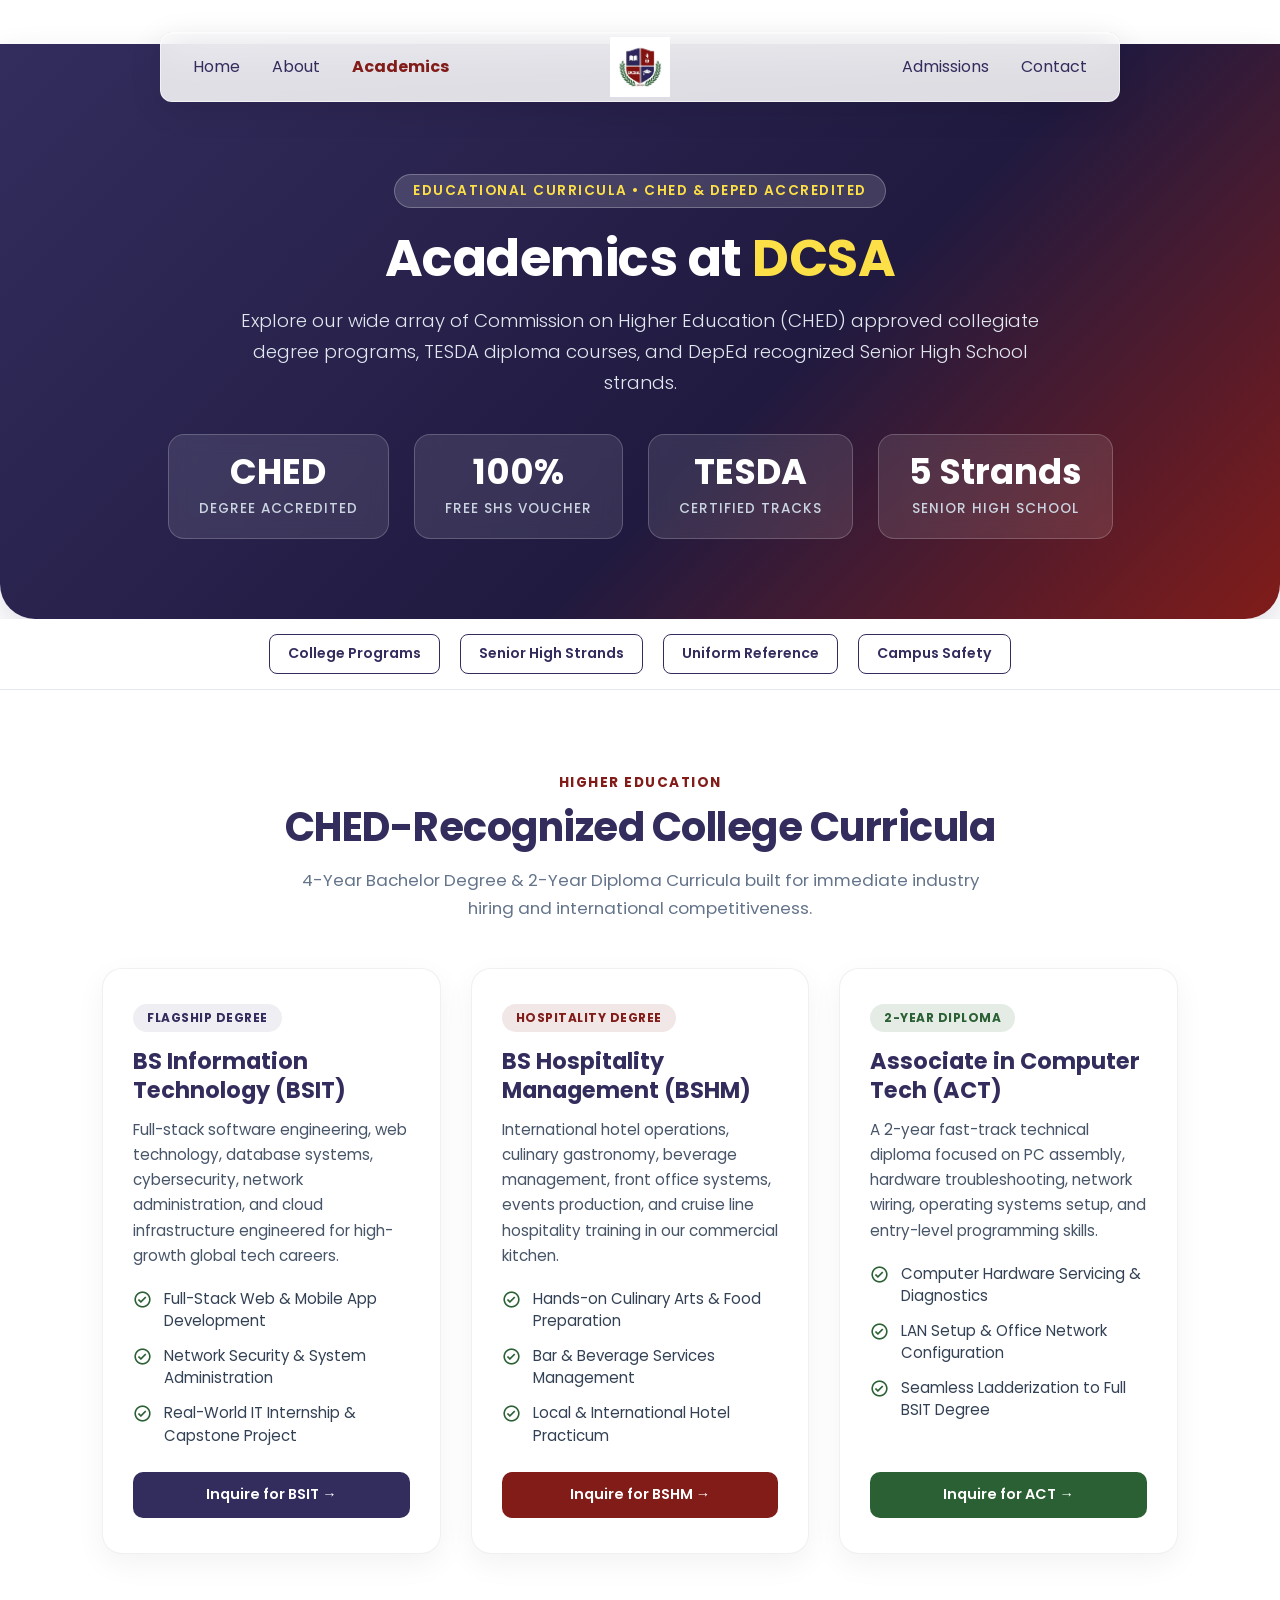
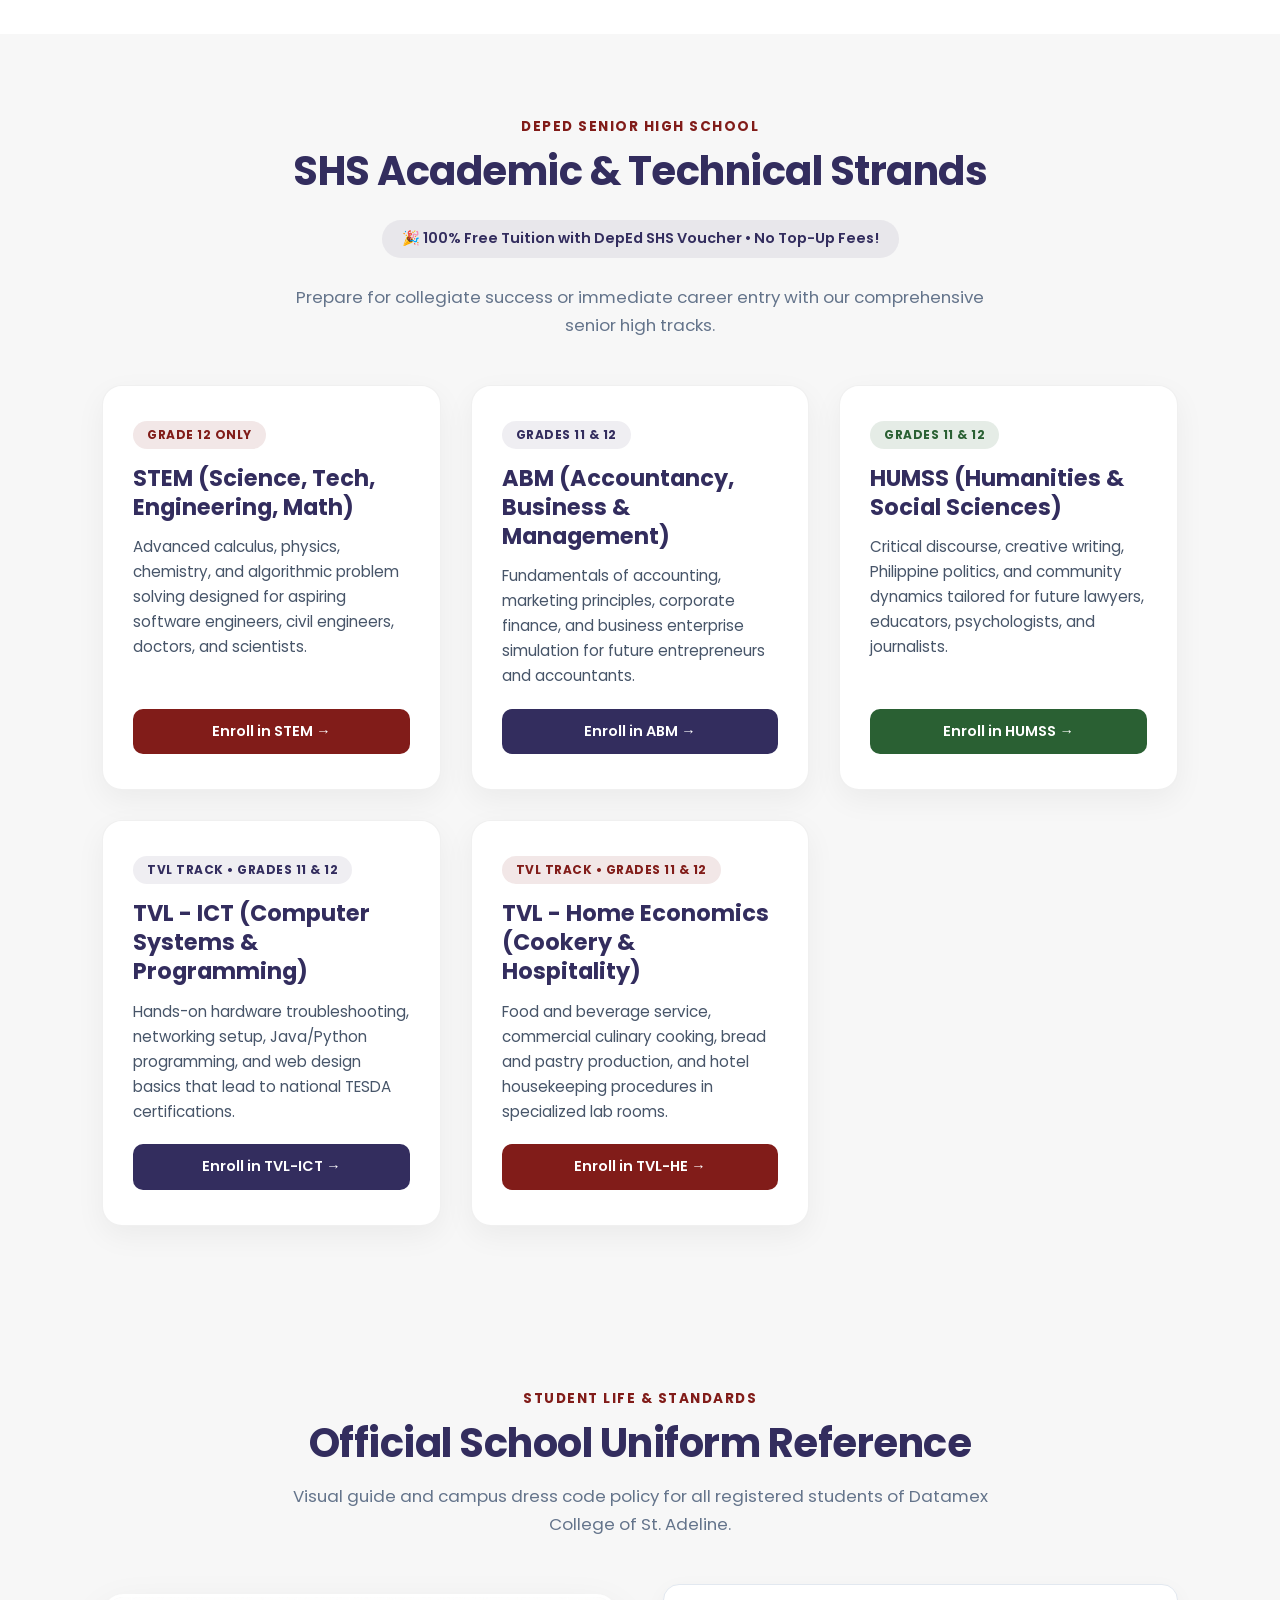
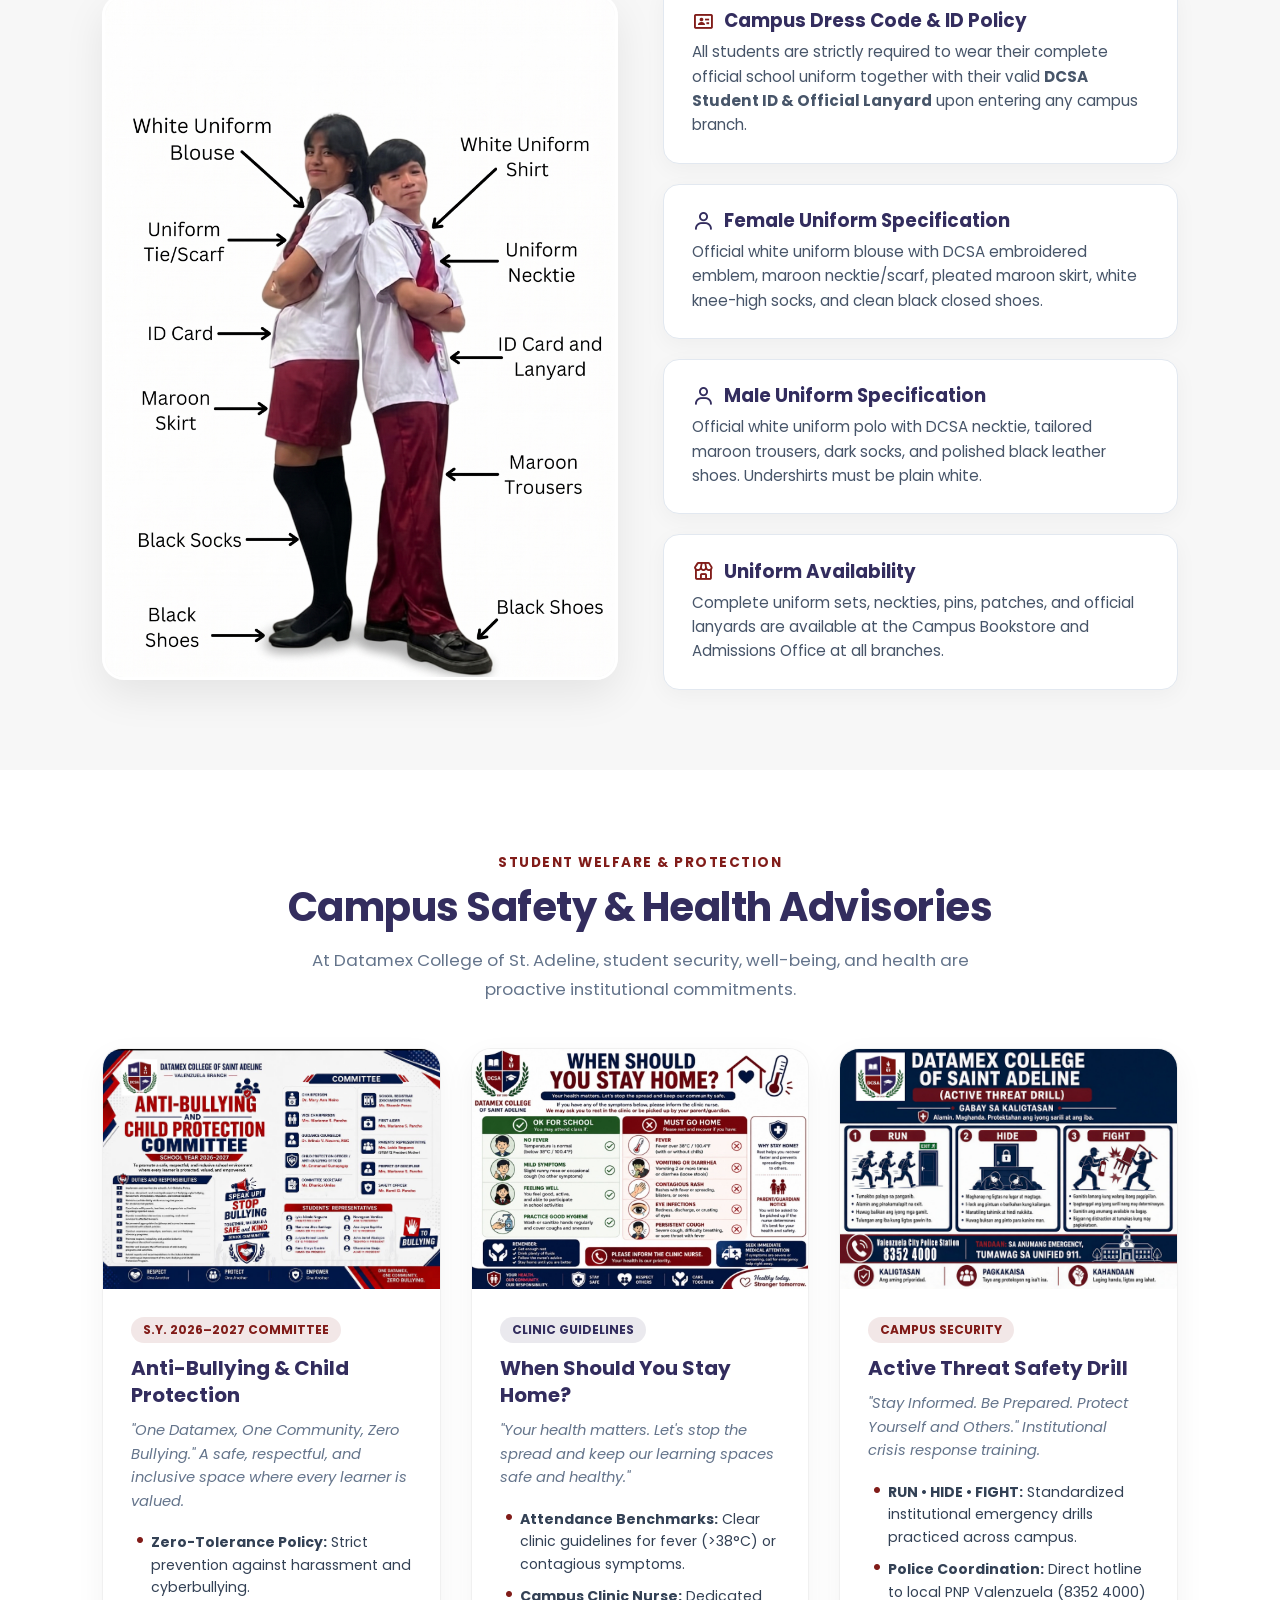
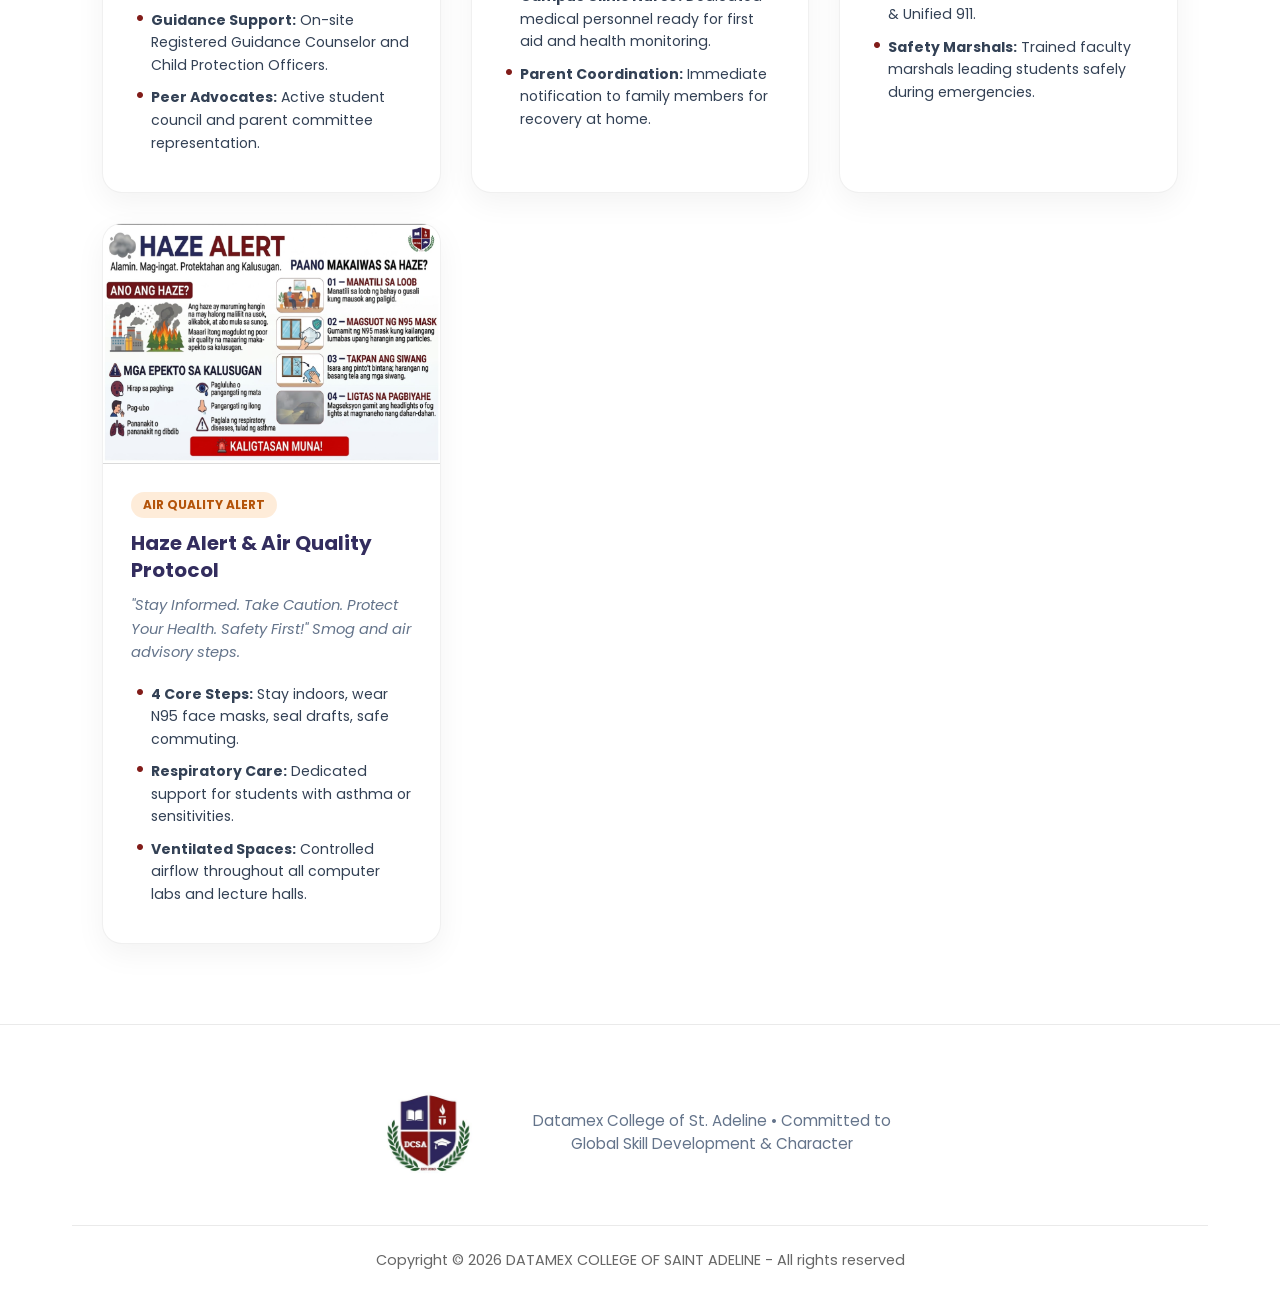
==== commit bb13328b: "Update academics image to Gemini_Generated_Image_g37vzug37vzug37v.jpg" ====
--- a/academics.html
+++ b/academics.html
@@ -1,15 +1,18 @@
 <!DOCTYPE html>
 <html lang="en">
+
 <head>
     <meta charset="UTF-8">
     <meta name="viewport" content="width=device-width, initial-scale=1.0">
     <title>Academics & Programs | DATAMEX COLLEGE OF SAINT ADELINE</title>
-    <link rel="stylesheet" href="https://fonts.googleapis.com/css2?family=Poppins:wght@300;400;500;600;700&display=swap">
+    <link rel="stylesheet"
+        href="https://fonts.googleapis.com/css2?family=Poppins:wght@300;400;500;600;700&display=swap">
     <link href="https://cdn.jsdelivr.net/npm/bootstrap@5.3.0/dist/css/bootstrap.min.css" rel="stylesheet">
     <link rel="shortcut icon" href="img/logo.PNG">
     <link rel="stylesheet" href="css/style.css">
     <link href='https://unpkg.com/boxicons@2.1.4/css/boxicons.min.css' rel='stylesheet'>
 </head>
+
 <body>
     <!-- Navigation Bar -->
     <nav class="navbar-custom" id="navbar">
@@ -54,11 +57,15 @@
                 <ul class="modal-nav">
                     <li><a href="index.html"><i class='bx bx-home-alt'></i><span>Home</span></a></li>
                     <li><a href="about.html"><i class='bx bx-info-circle'></i><span>About DCSA</span></a></li>
-                    <li><a href="academics.html" class="active"><i class='bx bx-book-open'></i><span>Academics</span></a></li>
-                    <li><a href="admissions.html"><i class='bx bx-map-pin'></i><span>Admissions & Branches</span></a></li>
+                    <li><a href="academics.html" class="active"><i
+                                class='bx bx-book-open'></i><span>Academics</span></a></li>
+                    <li><a href="admissions.html"><i class='bx bx-map-pin'></i><span>Admissions & Branches</span></a>
+                    </li>
                     <li><a href="contact.html"><i class='bx bx-phone-call'></i><span>Contact Us</span></a></li>
-                    <li><a href="index.html#campus-tour"><i class='bx bx-video'></i><span>Campus Video Tour</span></a></li>
-                    <li><a href="index.html#events"><i class='bx bx-calendar-event'></i><span>Campus Events</span></a></li>
+                    <li><a href="index.html#campus-tour"><i class='bx bx-video'></i><span>Campus Video Tour</span></a>
+                    </li>
+                    <li><a href="index.html#events"><i class='bx bx-calendar-event'></i><span>Campus Events</span></a>
+                    </li>
                     <li><a href="index.html#faq"><i class='bx bx-help-circle'></i><span>FAQ</span></a></li>
                 </ul>
                 <div class="modal-footer-cta">
@@ -80,8 +87,9 @@
         <div class="subpage-hero-container">
             <span class="subpage-badge">Educational Curricula • CHED & DepEd Accredited</span>
             <h1 class="subpage-title">Academics at <span>DCSA</span></h1>
-            <p class="subpage-subtitle">Explore our wide array of Commission on Higher Education (CHED) approved collegiate degree programs, TESDA diploma courses, and DepEd recognized Senior High School strands.</p>
-            
+            <p class="subpage-subtitle">Explore our wide array of Commission on Higher Education (CHED) approved
+                collegiate degree programs, TESDA diploma courses, and DepEd recognized Senior High School strands.</p>
+
             <div class="subpage-stats-row">
                 <div class="subpage-stat-pill">
                     <span class="subpage-stat-num">CHED</span>
@@ -104,12 +112,18 @@
     </header>
 
     <!-- Quick Navigation Anchor Bar -->
-    <div style="background: #ffffff; border-bottom: 1px solid #e2e8f0; padding: 15px 0; position: sticky; top: 80px; z-index: 90;">
-        <div class="container text-center" style="max-width: 900px; display: flex; justify-content: center; gap: 20px; flex-wrap: wrap;">
-            <a href="#college" class="branch-btn branch-btn-secondary" style="font-size: 0.88rem; padding: 8px 18px;">College Programs</a>
-            <a href="#shs" class="branch-btn branch-btn-secondary" style="font-size: 0.88rem; padding: 8px 18px;">Senior High Strands</a>
-            <a href="#uniform" class="branch-btn branch-btn-secondary" style="font-size: 0.88rem; padding: 8px 18px;">Uniform Reference</a>
-            <a href="#safety" class="branch-btn branch-btn-secondary" style="font-size: 0.88rem; padding: 8px 18px;">Campus Safety</a>
+    <div
+        style="background: #ffffff; border-bottom: 1px solid #e2e8f0; padding: 15px 0; position: sticky; top: 80px; z-index: 90;">
+        <div class="container text-center"
+            style="max-width: 900px; display: flex; justify-content: center; gap: 20px; flex-wrap: wrap;">
+            <a href="#college" class="branch-btn branch-btn-secondary"
+                style="font-size: 0.88rem; padding: 8px 18px;">College Programs</a>
+            <a href="#shs" class="branch-btn branch-btn-secondary" style="font-size: 0.88rem; padding: 8px 18px;">Senior
+                High Strands</a>
+            <a href="#uniform" class="branch-btn branch-btn-secondary"
+                style="font-size: 0.88rem; padding: 8px 18px;">Uniform Reference</a>
+            <a href="#safety" class="branch-btn branch-btn-secondary"
+                style="font-size: 0.88rem; padding: 8px 18px;">Campus Safety</a>
         </div>
     </div>
 
@@ -119,7 +133,8 @@
             <div class="text-center">
                 <span class="section-tag">Higher Education</span>
                 <h2 class="section-main-title">CHED-Recognized College Curricula</h2>
-                <p class="section-main-desc">4-Year Bachelor Degree & 2-Year Diploma Curricula built for immediate industry hiring and international competitiveness.</p>
+                <p class="section-main-desc">4-Year Bachelor Degree & 2-Year Diploma Curricula built for immediate
+                    industry hiring and international competitiveness.</p>
             </div>
 
             <div class="programs-grid">
@@ -128,7 +143,9 @@
                     <div>
                         <span class="program-badge">Flagship Degree</span>
                         <h3 class="program-title">BS Information Technology (BSIT)</h3>
-                        <p class="program-desc">Full-stack software engineering, web technology, database systems, cybersecurity, network administration, and cloud infrastructure engineered for high-growth global tech careers.</p>
+                        <p class="program-desc">Full-stack software engineering, web technology, database systems,
+                            cybersecurity, network administration, and cloud infrastructure engineered for high-growth
+                            global tech careers.</p>
                         <ul class="req-list" style="margin-bottom: 25px;">
                             <li><i class='bx bx-check-circle'></i> Full-Stack Web & Mobile App Development</li>
                             <li><i class='bx bx-check-circle'></i> Network Security & System Administration</li>
@@ -143,14 +160,17 @@
                     <div>
                         <span class="program-badge badge-red">Hospitality Degree</span>
                         <h3 class="program-title">BS Hospitality Management (BSHM)</h3>
-                        <p class="program-desc">International hotel operations, culinary gastronomy, beverage management, front office systems, events production, and cruise line hospitality training in our commercial kitchen.</p>
+                        <p class="program-desc">International hotel operations, culinary gastronomy, beverage
+                            management, front office systems, events production, and cruise line hospitality training in
+                            our commercial kitchen.</p>
                         <ul class="req-list" style="margin-bottom: 25px;">
                             <li><i class='bx bx-check-circle'></i> Hands-on Culinary Arts & Food Preparation</li>
                             <li><i class='bx bx-check-circle'></i> Bar & Beverage Services Management</li>
                             <li><i class='bx bx-check-circle'></i> Local & International Hotel Practicum</li>
                         </ul>
                     </div>
-                    <a href="admissions.html#branches" class="program-btn" style="background: #811C19;">Inquire for BSHM &rarr;</a>
+                    <a href="admissions.html#branches" class="program-btn" style="background: #811C19;">Inquire for BSHM
+                        &rarr;</a>
                 </div>
 
                 <!-- ACT -->
@@ -158,14 +178,17 @@
                     <div>
                         <span class="program-badge badge-green">2-Year Diploma</span>
                         <h3 class="program-title">Associate in Computer Tech (ACT)</h3>
-                        <p class="program-desc">A 2-year fast-track technical diploma focused on PC assembly, hardware troubleshooting, network wiring, operating systems setup, and entry-level programming skills.</p>
+                        <p class="program-desc">A 2-year fast-track technical diploma focused on PC assembly, hardware
+                            troubleshooting, network wiring, operating systems setup, and entry-level programming
+                            skills.</p>
                         <ul class="req-list" style="margin-bottom: 25px;">
                             <li><i class='bx bx-check-circle'></i> Computer Hardware Servicing & Diagnostics</li>
                             <li><i class='bx bx-check-circle'></i> LAN Setup & Office Network Configuration</li>
                             <li><i class='bx bx-check-circle'></i> Seamless Ladderization to Full BSIT Degree</li>
                         </ul>
                     </div>
-                    <a href="admissions.html#branches" class="program-btn" style="background: #2A6033;">Inquire for ACT &rarr;</a>
+                    <a href="admissions.html#branches" class="program-btn" style="background: #2A6033;">Inquire for ACT
+                        &rarr;</a>
                 </div>
             </div>
         </div>
@@ -177,10 +200,12 @@
             <div class="text-center">
                 <span class="section-tag">DepEd Senior High School</span>
                 <h2 class="section-main-title">SHS Academic & Technical Strands</h2>
-                <div style="display: inline-block; background: rgba(51, 45, 94, 0.08); color: #332D5E; padding: 8px 20px; border-radius: 50px; font-weight: 600; font-size: 0.9rem; margin: 10px 0 25px;">
+                <div
+                    style="display: inline-block; background: rgba(51, 45, 94, 0.08); color: #332D5E; padding: 8px 20px; border-radius: 50px; font-weight: 600; font-size: 0.9rem; margin: 10px 0 25px;">
                     🎉 100% Free Tuition with DepEd SHS Voucher • No Top-Up Fees!
                 </div>
-                <p class="section-main-desc">Prepare for collegiate success or immediate career entry with our comprehensive senior high tracks.</p>
+                <p class="section-main-desc">Prepare for collegiate success or immediate career entry with our
+                    comprehensive senior high tracks.</p>
             </div>
 
             <div class="programs-grid">
@@ -189,9 +214,11 @@
                     <div>
                         <span class="program-badge badge-red">Grade 12 Only</span>
                         <h3 class="program-title">STEM (Science, Tech, Engineering, Math)</h3>
-                        <p class="program-desc">Advanced calculus, physics, chemistry, and algorithmic problem solving designed for aspiring software engineers, civil engineers, doctors, and scientists.</p>
-                    </div>
-                    <a href="admissions.html#branches" class="program-btn" style="background: #811C19;">Enroll in STEM &rarr;</a>
+                        <p class="program-desc">Advanced calculus, physics, chemistry, and algorithmic problem solving
+                            designed for aspiring software engineers, civil engineers, doctors, and scientists.</p>
+                    </div>
+                    <a href="admissions.html#branches" class="program-btn" style="background: #811C19;">Enroll in STEM
+                        &rarr;</a>
                 </div>
 
                 <!-- ABM -->
@@ -199,7 +226,8 @@
                     <div>
                         <span class="program-badge">Grades 11 & 12</span>
                         <h3 class="program-title">ABM (Accountancy, Business & Management)</h3>
-                        <p class="program-desc">Fundamentals of accounting, marketing principles, corporate finance, and business enterprise simulation for future entrepreneurs and accountants.</p>
+                        <p class="program-desc">Fundamentals of accounting, marketing principles, corporate finance, and
+                            business enterprise simulation for future entrepreneurs and accountants.</p>
                     </div>
                     <a href="admissions.html#branches" class="program-btn">Enroll in ABM &rarr;</a>
                 </div>
@@ -209,9 +237,11 @@
                     <div>
                         <span class="program-badge badge-green">Grades 11 & 12</span>
                         <h3 class="program-title">HUMSS (Humanities & Social Sciences)</h3>
-                        <p class="program-desc">Critical discourse, creative writing, Philippine politics, and community dynamics tailored for future lawyers, educators, psychologists, and journalists.</p>
-                    </div>
-                    <a href="admissions.html#branches" class="program-btn" style="background: #2A6033;">Enroll in HUMSS &rarr;</a>
+                        <p class="program-desc">Critical discourse, creative writing, Philippine politics, and community
+                            dynamics tailored for future lawyers, educators, psychologists, and journalists.</p>
+                    </div>
+                    <a href="admissions.html#branches" class="program-btn" style="background: #2A6033;">Enroll in HUMSS
+                        &rarr;</a>
                 </div>
 
                 <!-- TVL - ICT -->
@@ -219,7 +249,8 @@
                     <div>
                         <span class="program-badge">TVL Track • Grades 11 & 12</span>
                         <h3 class="program-title">TVL - ICT (Computer Systems & Programming)</h3>
-                        <p class="program-desc">Hands-on hardware troubleshooting, networking setup, Java/Python programming, and web design basics that lead to national TESDA certifications.</p>
+                        <p class="program-desc">Hands-on hardware troubleshooting, networking setup, Java/Python
+                            programming, and web design basics that lead to national TESDA certifications.</p>
                     </div>
                     <a href="admissions.html#branches" class="program-btn">Enroll in TVL-ICT &rarr;</a>
                 </div>
@@ -229,9 +260,11 @@
                     <div>
                         <span class="program-badge badge-red">TVL Track • Grades 11 & 12</span>
                         <h3 class="program-title">TVL - Home Economics (Cookery & Hospitality)</h3>
-                        <p class="program-desc">Food and beverage service, commercial culinary cooking, bread and pastry production, and hotel housekeeping procedures in specialized lab rooms.</p>
-                    </div>
-                    <a href="admissions.html#branches" class="program-btn" style="background: #811C19;">Enroll in TVL-HE &rarr;</a>
+                        <p class="program-desc">Food and beverage service, commercial culinary cooking, bread and pastry
+                            production, and hotel housekeeping procedures in specialized lab rooms.</p>
+                    </div>
+                    <a href="admissions.html#branches" class="program-btn" style="background: #811C19;">Enroll in TVL-HE
+                        &rarr;</a>
                 </div>
             </div>
         </div>
@@ -243,33 +276,45 @@
             <div class="text-center">
                 <span class="section-tag">Student Life & Standards</span>
                 <h2 class="section-main-title">Official School Uniform Reference</h2>
-                <p class="section-main-desc">Visual guide and campus dress code policy for all registered students of Datamex College of St. Adeline.</p>
+                <p class="section-main-desc">Visual guide and campus dress code policy for all registered students of
+                    Datamex College of St. Adeline.</p>
             </div>
 
             <div class="uniform-grid">
                 <div class="uniform-photo-box">
-                    <img src="img/6b670adb-aa3b-4b97-b667-b92e14508b4e.jpg" alt="Official DCSA Student Uniform Reference Guide">
+                    <img src="img/Gemini_Generated_Image_g37vzug37vzug37v.jpg"
+                        alt="Official DCSA Student Uniform Reference Guide">
                 </div>
 
                 <div class="uniform-policy-cards">
                     <div class="uniform-policy-card">
-                        <h4 class="uniform-policy-title"><i class='bx bx-id-card' style="color: #811C19; font-size: 1.4rem;"></i> Campus Dress Code & ID Policy</h4>
-                        <p class="uniform-policy-desc">All students are strictly required to wear their complete official school uniform together with their valid <strong>DCSA Student ID & Official Lanyard</strong> upon entering any campus branch.</p>
+                        <h4 class="uniform-policy-title"><i class='bx bx-id-card'
+                                style="color: #811C19; font-size: 1.4rem;"></i> Campus Dress Code & ID Policy</h4>
+                        <p class="uniform-policy-desc">All students are strictly required to wear their complete
+                            official school uniform together with their valid <strong>DCSA Student ID & Official
+                                Lanyard</strong> upon entering any campus branch.</p>
                     </div>
 
                     <div class="uniform-policy-card navy-border">
-                        <h4 class="uniform-policy-title"><i class='bx bx-user' style="color: #332D5E; font-size: 1.4rem;"></i> Female Uniform Specification</h4>
-                        <p class="uniform-policy-desc">Official white uniform blouse with DCSA embroidered emblem, maroon necktie/scarf, pleated maroon skirt, white knee-high socks, and clean black closed shoes.</p>
+                        <h4 class="uniform-policy-title"><i class='bx bx-user'
+                                style="color: #332D5E; font-size: 1.4rem;"></i> Female Uniform Specification</h4>
+                        <p class="uniform-policy-desc">Official white uniform blouse with DCSA embroidered emblem,
+                            maroon necktie/scarf, pleated maroon skirt, white knee-high socks, and clean black closed
+                            shoes.</p>
                     </div>
 
                     <div class="uniform-policy-card navy-border">
-                        <h4 class="uniform-policy-title"><i class='bx bx-user' style="color: #332D5E; font-size: 1.4rem;"></i> Male Uniform Specification</h4>
-                        <p class="uniform-policy-desc">Official white uniform polo with DCSA necktie, tailored maroon trousers, dark socks, and polished black leather shoes. Undershirts must be plain white.</p>
+                        <h4 class="uniform-policy-title"><i class='bx bx-user'
+                                style="color: #332D5E; font-size: 1.4rem;"></i> Male Uniform Specification</h4>
+                        <p class="uniform-policy-desc">Official white uniform polo with DCSA necktie, tailored maroon
+                            trousers, dark socks, and polished black leather shoes. Undershirts must be plain white.</p>
                     </div>
 
                     <div class="uniform-policy-card">
-                        <h4 class="uniform-policy-title"><i class='bx bx-store' style="color: #811C19; font-size: 1.4rem;"></i> Uniform Availability</h4>
-                        <p class="uniform-policy-desc">Complete uniform sets, neckties, pins, patches, and official lanyards are available at the Campus Bookstore and Admissions Office at all branches.</p>
+                        <h4 class="uniform-policy-title"><i class='bx bx-store'
+                                style="color: #811C19; font-size: 1.4rem;"></i> Uniform Availability</h4>
+                        <p class="uniform-policy-desc">Complete uniform sets, neckties, pins, patches, and official
+                            lanyards are available at the Campus Bookstore and Admissions Office at all branches.</p>
                     </div>
                 </div>
             </div>
@@ -282,7 +327,8 @@
             <div class="text-center">
                 <span class="section-tag">Student Welfare & Protection</span>
                 <h2 class="section-main-title">Campus Safety & Health Advisories</h2>
-                <p class="section-main-desc">At Datamex College of St. Adeline, student security, well-being, and health are proactive institutional commitments.</p>
+                <p class="section-main-desc">At Datamex College of St. Adeline, student security, well-being, and health
+                    are proactive institutional commitments.</p>
             </div>
 
             <div class="safety-grid">
@@ -294,11 +340,15 @@
                     <div class="safety-card-body">
                         <span class="safety-badge">S.Y. 2026–2027 Committee</span>
                         <h4 class="safety-title">Anti-Bullying & Child Protection</h4>
-                        <p class="safety-desc">"One Datamex, One Community, Zero Bullying." A safe, respectful, and inclusive space where every learner is valued.</p>
+                        <p class="safety-desc">"One Datamex, One Community, Zero Bullying." A safe, respectful, and
+                            inclusive space where every learner is valued.</p>
                         <ul class="safety-list">
-                            <li><strong>Zero-Tolerance Policy:</strong> Strict prevention against harassment and cyberbullying.</li>
-                            <li><strong>Guidance Support:</strong> On-site Registered Guidance Counselor and Child Protection Officers.</li>
-                            <li><strong>Peer Advocates:</strong> Active student council and parent committee representation.</li>
+                            <li><strong>Zero-Tolerance Policy:</strong> Strict prevention against harassment and
+                                cyberbullying.</li>
+                            <li><strong>Guidance Support:</strong> On-site Registered Guidance Counselor and Child
+                                Protection Officers.</li>
+                            <li><strong>Peer Advocates:</strong> Active student council and parent committee
+                                representation.</li>
                         </ul>
                     </div>
                 </div>
@@ -311,11 +361,15 @@
                     <div class="safety-card-body">
                         <span class="safety-badge navy-badge">Clinic Guidelines</span>
                         <h4 class="safety-title">When Should You Stay Home?</h4>
-                        <p class="safety-desc">"Your health matters. Let's stop the spread and keep our learning spaces safe and healthy."</p>
+                        <p class="safety-desc">"Your health matters. Let's stop the spread and keep our learning spaces
+                            safe and healthy."</p>
                         <ul class="safety-list">
-                            <li><strong>Attendance Benchmarks:</strong> Clear clinic guidelines for fever (&gt;38°C) or contagious symptoms.</li>
-                            <li><strong>Campus Clinic Nurse:</strong> Dedicated medical personnel ready for first aid and health monitoring.</li>
-                            <li><strong>Parent Coordination:</strong> Immediate notification to family members for recovery at home.</li>
+                            <li><strong>Attendance Benchmarks:</strong> Clear clinic guidelines for fever (&gt;38°C) or
+                                contagious symptoms.</li>
+                            <li><strong>Campus Clinic Nurse:</strong> Dedicated medical personnel ready for first aid
+                                and health monitoring.</li>
+                            <li><strong>Parent Coordination:</strong> Immediate notification to family members for
+                                recovery at home.</li>
                         </ul>
                     </div>
                 </div>
@@ -328,11 +382,15 @@
                     <div class="safety-card-body">
                         <span class="safety-badge">Campus Security</span>
                         <h4 class="safety-title">Active Threat Safety Drill</h4>
-                        <p class="safety-desc">"Stay Informed. Be Prepared. Protect Yourself and Others." Institutional crisis response training.</p>
+                        <p class="safety-desc">"Stay Informed. Be Prepared. Protect Yourself and Others." Institutional
+                            crisis response training.</p>
                         <ul class="safety-list">
-                            <li><strong>RUN • HIDE • FIGHT:</strong> Standardized institutional emergency drills practiced across campus.</li>
-                            <li><strong>Police Coordination:</strong> Direct hotline to local PNP Valenzuela (8352 4000) & Unified 911.</li>
-                            <li><strong>Safety Marshals:</strong> Trained faculty marshals leading students safely during emergencies.</li>
+                            <li><strong>RUN • HIDE • FIGHT:</strong> Standardized institutional emergency drills
+                                practiced across campus.</li>
+                            <li><strong>Police Coordination:</strong> Direct hotline to local PNP Valenzuela (8352 4000)
+                                & Unified 911.</li>
+                            <li><strong>Safety Marshals:</strong> Trained faculty marshals leading students safely
+                                during emergencies.</li>
                         </ul>
                     </div>
                 </div>
@@ -345,11 +403,15 @@
                     <div class="safety-card-body">
                         <span class="safety-badge gold-badge">Air Quality Alert</span>
                         <h4 class="safety-title">Haze Alert & Air Quality Protocol</h4>
-                        <p class="safety-desc">"Stay Informed. Take Caution. Protect Your Health. Safety First!" Smog and air advisory steps.</p>
+                        <p class="safety-desc">"Stay Informed. Take Caution. Protect Your Health. Safety First!" Smog
+                            and air advisory steps.</p>
                         <ul class="safety-list">
-                            <li><strong>4 Core Steps:</strong> Stay indoors, wear N95 face masks, seal drafts, safe commuting.</li>
-                            <li><strong>Respiratory Care:</strong> Dedicated support for students with asthma or sensitivities.</li>
-                            <li><strong>Ventilated Spaces:</strong> Controlled airflow throughout all computer labs and lecture halls.</li>
+                            <li><strong>4 Core Steps:</strong> Stay indoors, wear N95 face masks, seal drafts, safe
+                                commuting.</li>
+                            <li><strong>Respiratory Care:</strong> Dedicated support for students with asthma or
+                                sensitivities.</li>
+                            <li><strong>Ventilated Spaces:</strong> Controlled airflow throughout all computer labs and
+                                lecture halls.</li>
                         </ul>
                     </div>
                 </div>
@@ -363,14 +425,17 @@
             <div class="footer-brand-section">
                 <div class="brand-content">
                     <img src="img/logo.PNG" alt="DATAMEX Logo" class="brand-logo">
-                    <p style="color: #64748b; font-size: 0.95rem; margin-top: 15px; max-width: 400px; text-align: center;">Datamex College of St. Adeline • Committed to Global Skill Development & Character</p>
-                </div>
-            </div>
-            
+                    <p
+                        style="color: #64748b; font-size: 0.95rem; margin-top: 15px; max-width: 400px; text-align: center;">
+                        Datamex College of St. Adeline • Committed to Global Skill Development & Character</p>
+                </div>
+            </div>
+
             <div class="footer-copyright">
                 <p>Copyright © 2026 DATAMEX COLLEGE OF SAINT ADELINE - All rights reserved</p>
             </div>
         </div>
     </footer>
 </body>
-</html>
+
+</html>
